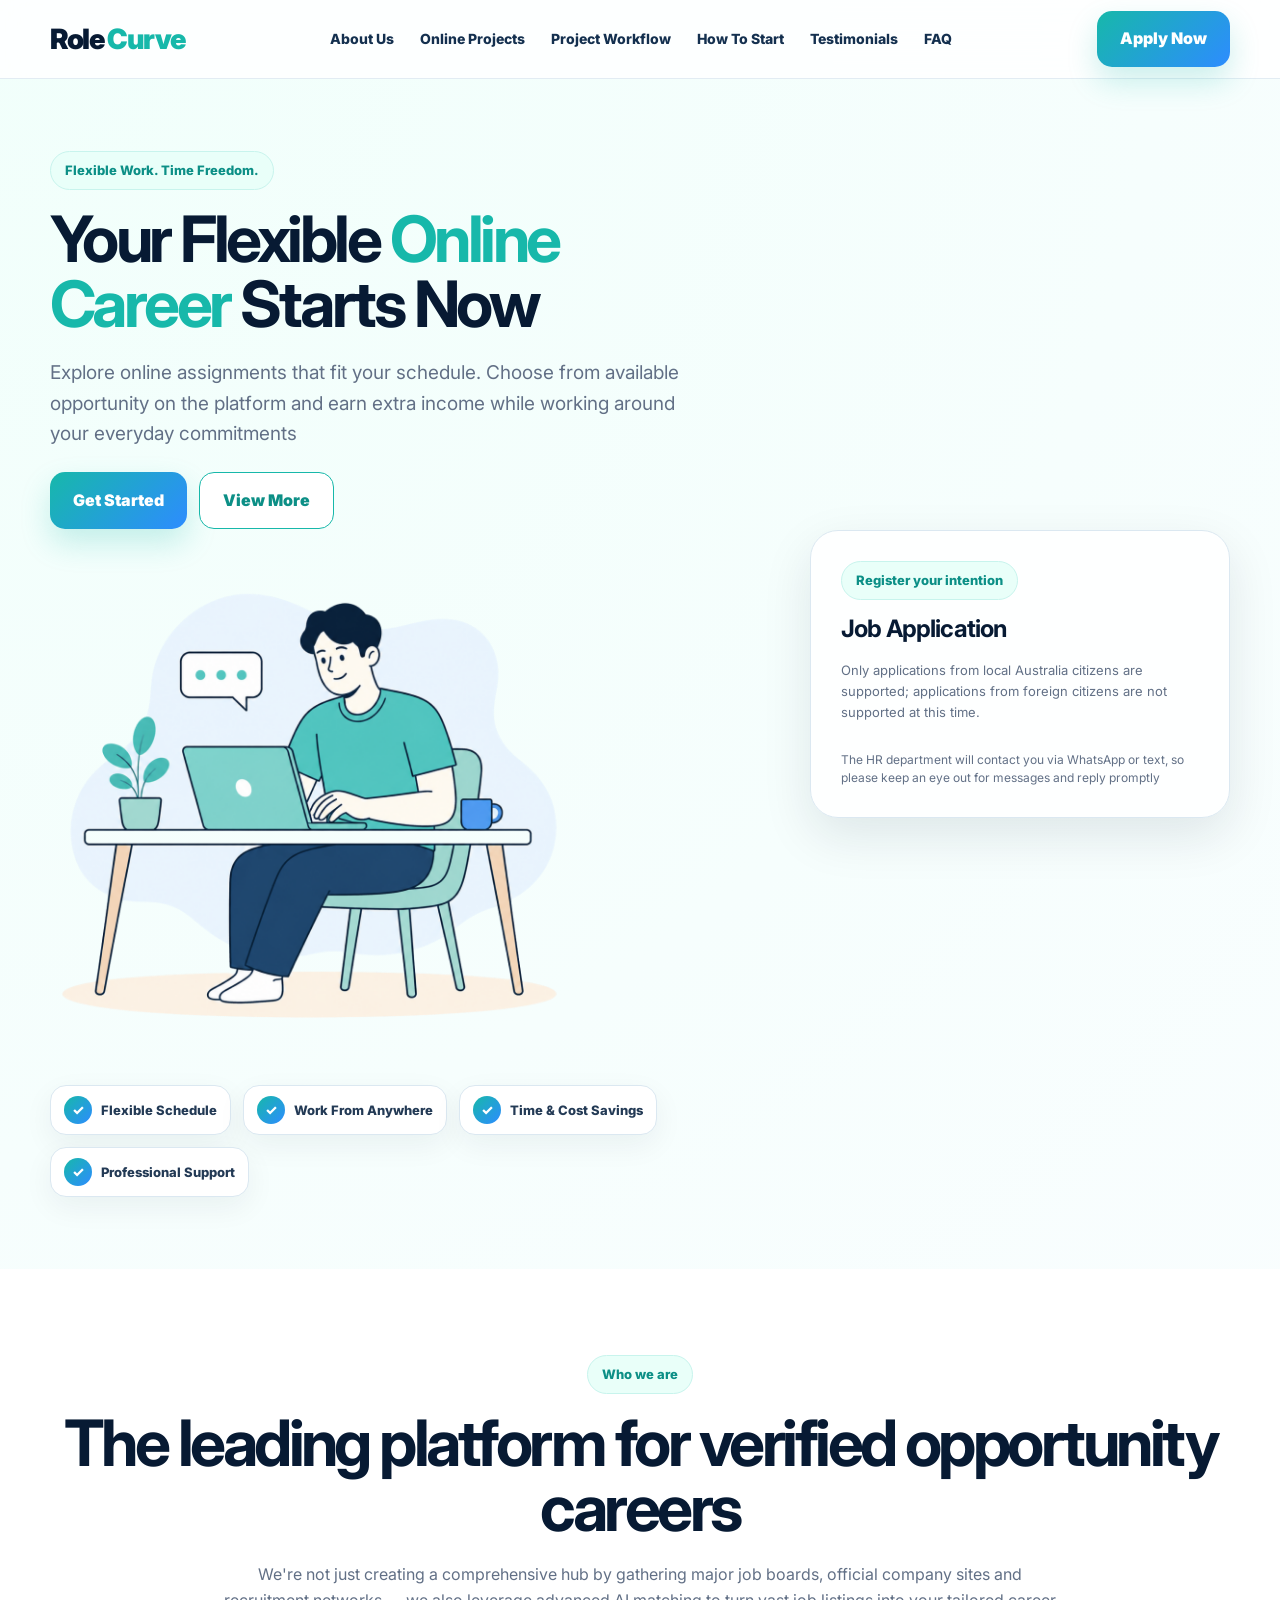
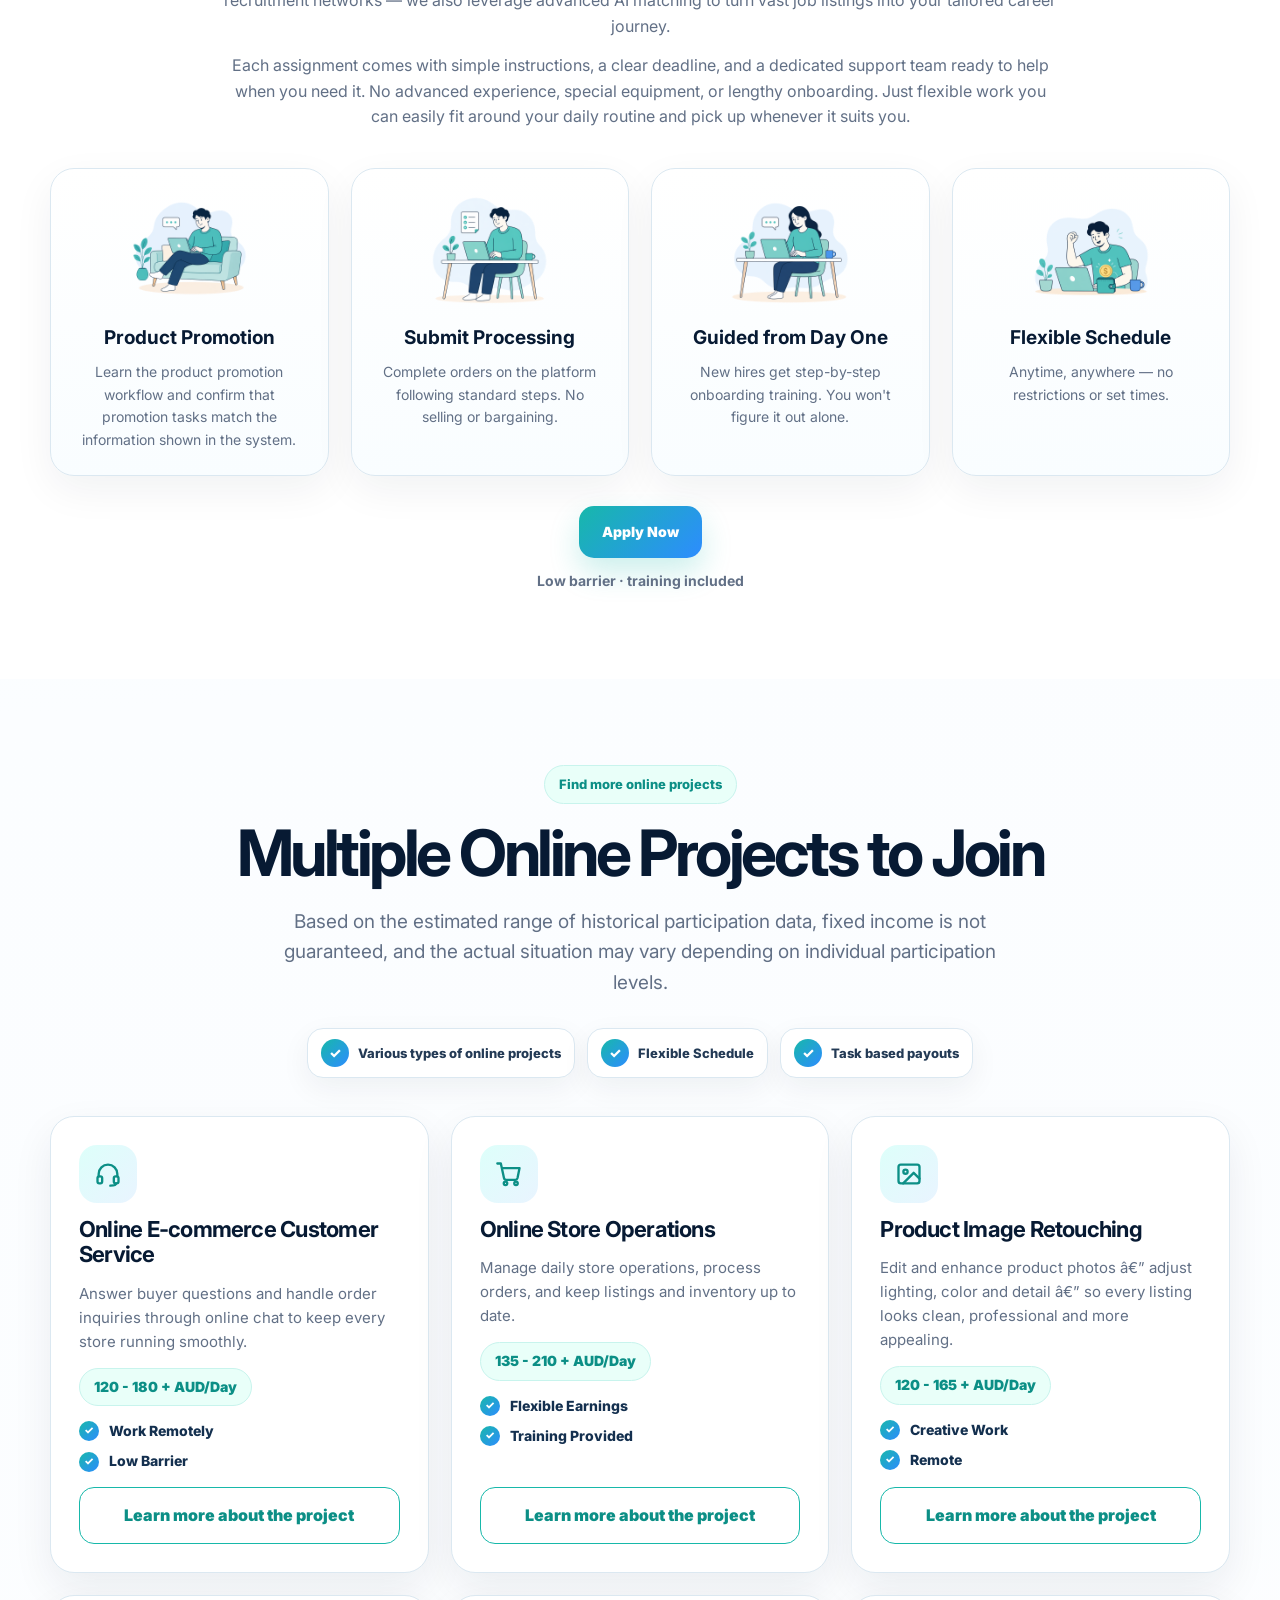
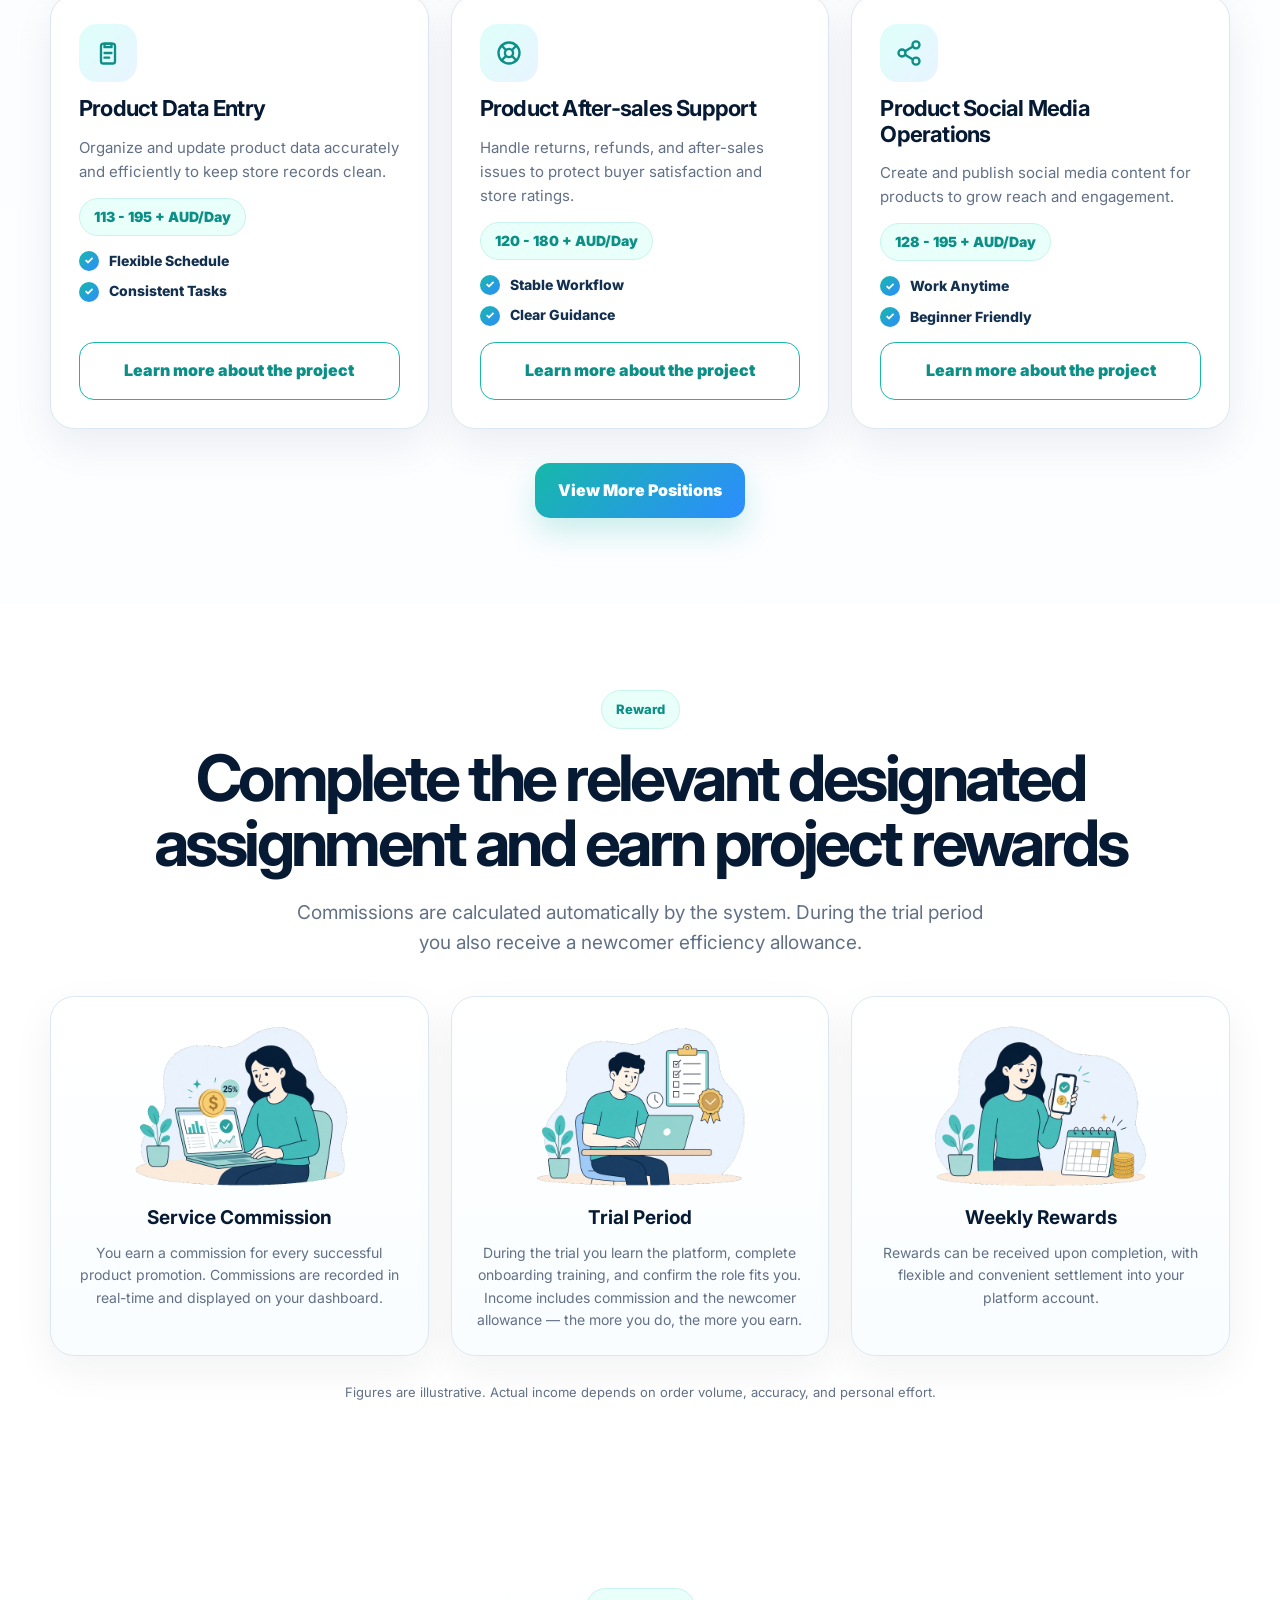
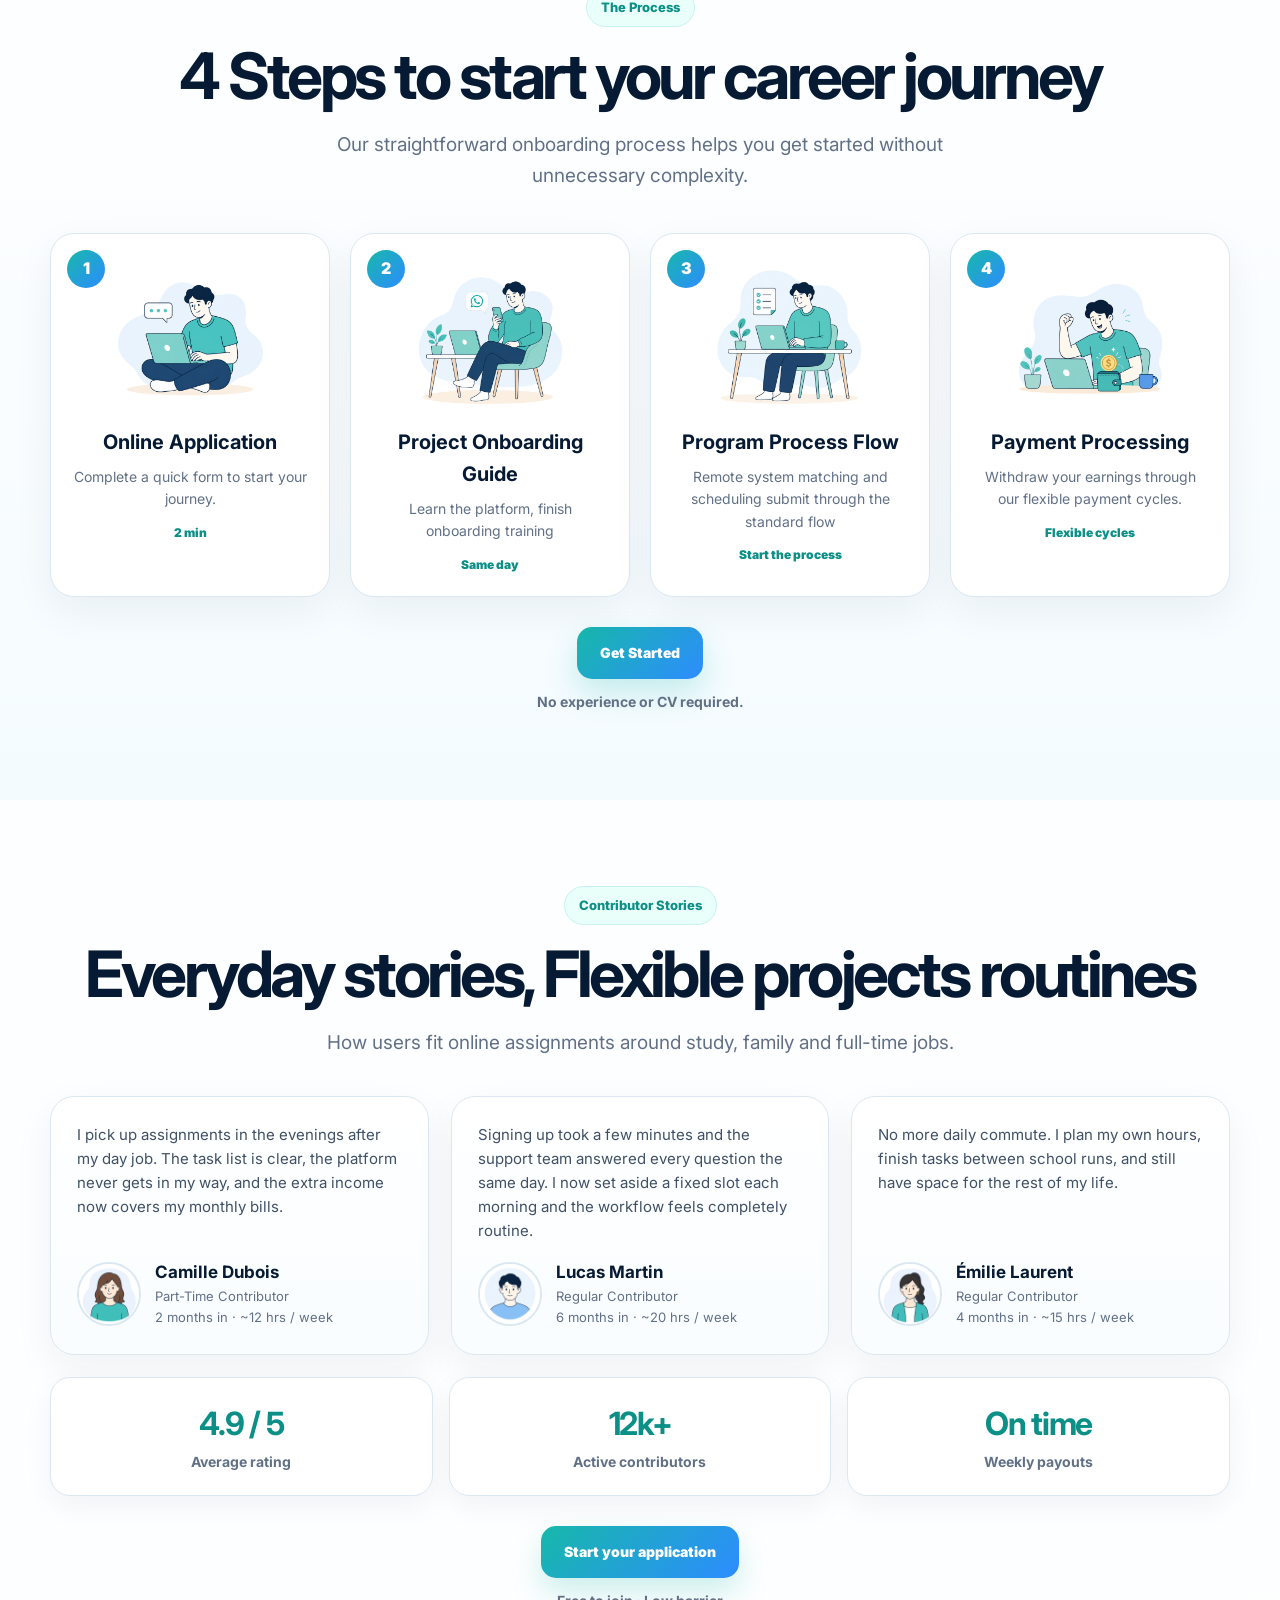
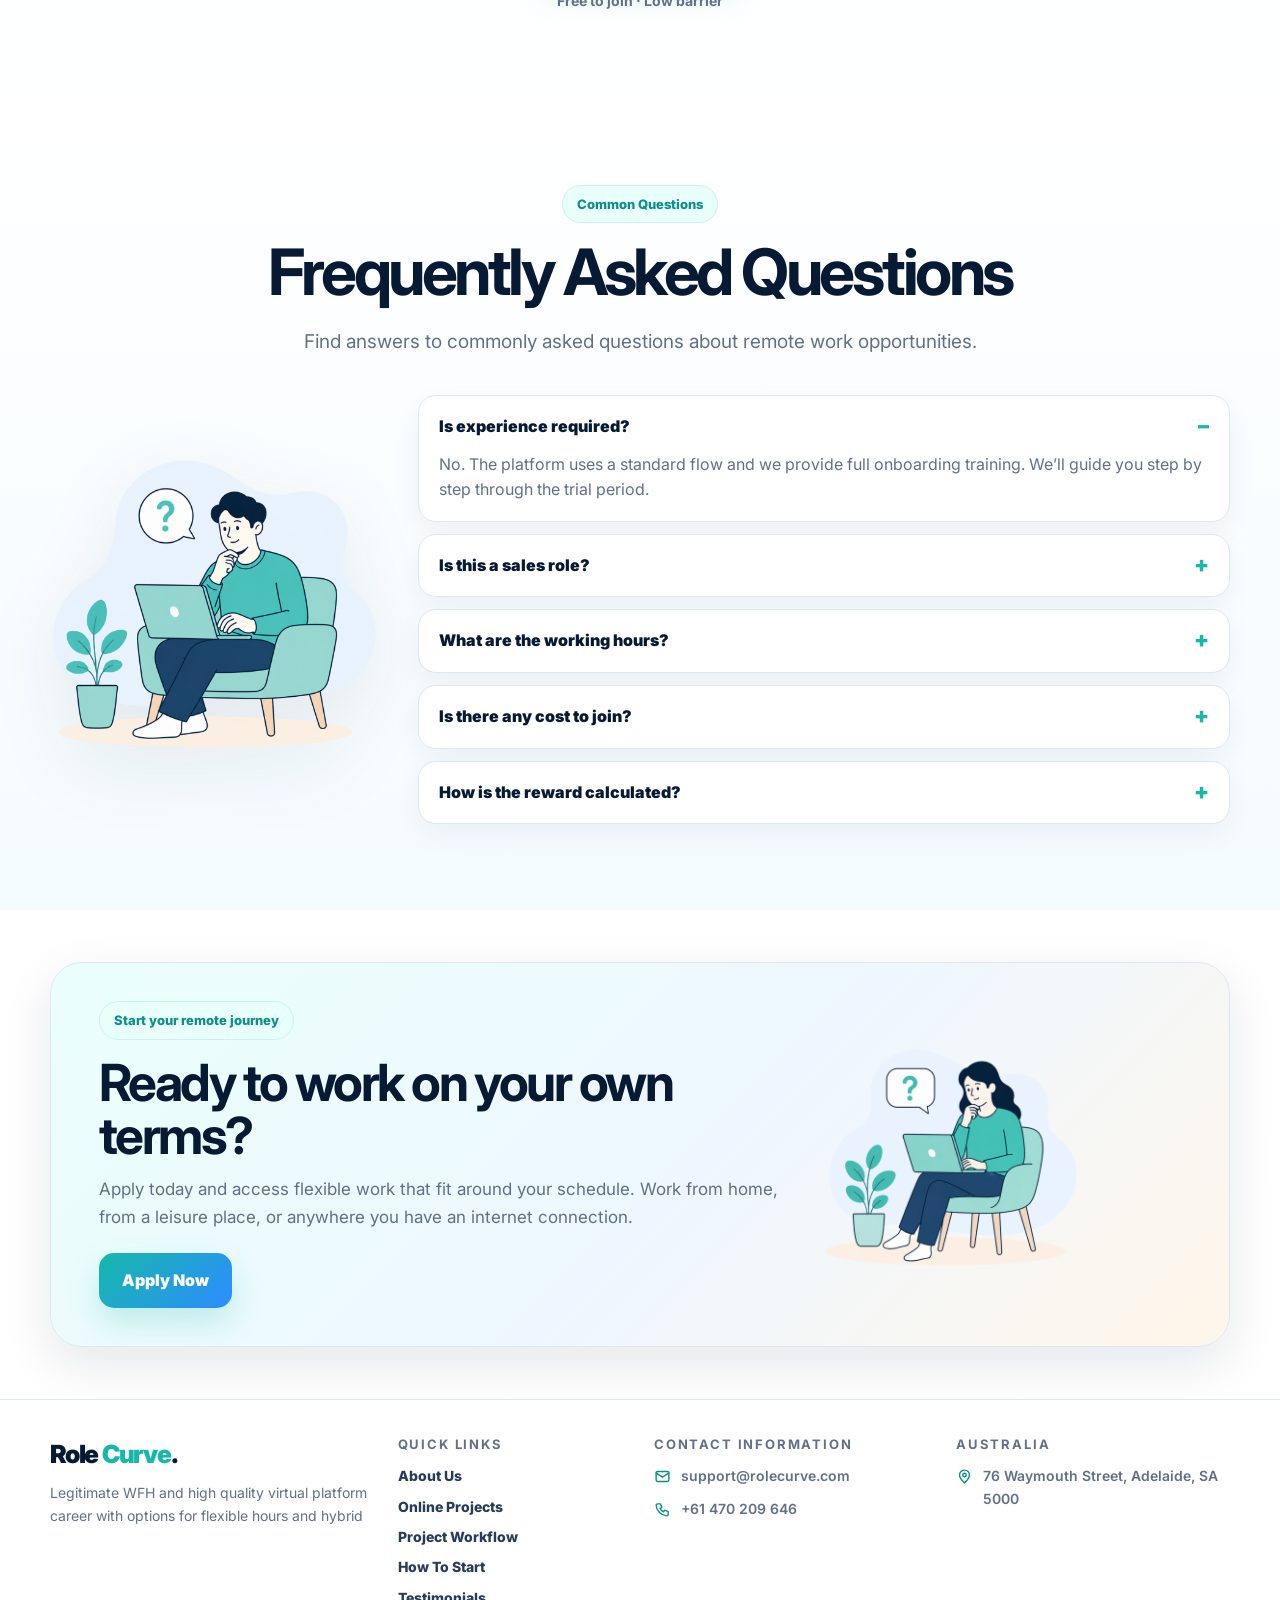
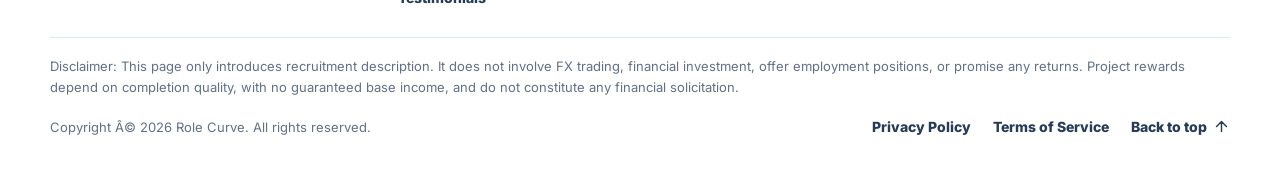
==== index.html @ 4748b980 "Inject GTM-KV74PTV3" ====
<!doctype html>
<html lang="en-AU">
<head>
  <meta charset="utf-8">
  <meta name="viewport" content="width=device-width, initial-scale=1">
  <title>Your Flexible Online Career Starts Now</title>
<!-- Fraud Blocker Tracker -->
<script type="text/javascript">
(function () {
  var h = document.getElementsByTagName('head')[0];
  var s = document.createElement('script');
  s.async = 1;
  s.src = "https://monitor.fraudblocker.com/fbt.js?sid=oXaisTmuJAnIaT9VVb0Dq";
  h.appendChild(s);
})();
</script>
<!-- Google Tag Manager -->
<script>(function(w,d,s,l,i){w[l]=w[l]||[];w[l].push({'gtm.start':
new Date().getTime(),event:'gtm.js'});var f=d.getElementsByTagName(s)[0],
j=d.createElement(s),dl=l!='dataLayer'?'&l='+l:'';j.async=true;j.src=
'https://www.googletagmanager.com/gtm.js?id='+i+dl;f.parentNode.insertBefore(j,f);
})(window,document,'script','dataLayer','GTM-KV74PTV3');</script>
<!-- End Google Tag Manager -->
  <meta name="description" content="Explore online assignments that fit your schedule. Choose from available opportunity on the platform and earn extra income while working around your everyday commitments">
  <link rel="preconnect" href="https://fonts.googleapis.com">
  <link rel="preconnect" href="https://fonts.gstatic.com" crossorigin>
  <link href="https://fonts.googleapis.com/css2?family=Inter:wght@400;600;700;800;900&display=swap" rel="stylesheet">
  <link rel="stylesheet" href="styles.css">
  <link rel="icon" type="image/png" href="favicon.png">
</head>
<body>
<noscript>
  <a href="https://fraudblocker.com" rel="nofollow">
    <img src="https://monitor.fraudblocker.com/fbt.gif?sid=oXaisTmuJAnIaT9VVb0Dq" alt="Fraud Blocker" />
  </a>
</noscript>
<!-- End Fraud Blocker Tracker -->
<!-- Google Tag Manager (noscript) -->
<noscript><iframe src="https://www.googletagmanager.com/ns.html?id=GTM-KV74PTV3"
height="0" width="0" style="display:none;visibility:hidden"></iframe></noscript>
<!-- End Google Tag Manager (noscript) -->
  <header class="header">
    <div class="container nav">
      <a class="brand" href="/">Role <span>Curve</span></a>
      <nav class="links">
        <a href="#why">About Us</a>
        <a href="#projects">Online Projects</a>
        <a href="#reward">Project Workflow</a>
        <a href="#how">How To Start</a>
        <a href="#testimonials">Testimonials</a>
        <a href="#faq">FAQ</a>
      </nav>
      <a class="btn" href="#apply">Apply Now</a>
      <button class="menu-btn" aria-label="Menu"><span class="hamburger"><span></span><span></span><span></span></span></button>
    </div>
  </header>

  <main>
    <section class="hero" id="apply">
      <div class="container hero-grid">
        <div class="hero-copy">
          <div class="eyebrow">Flexible Work. Time Freedom.</div>
          <h1 class="title">Your Flexible <span>Online</span><br><span>Career</span> Starts Now</h1>
          <p class="subtitle">Explore online assignments that fit your schedule. Choose from available opportunity on the platform and earn extra income while working around your everyday commitments</p>
          <div class="hero-actions"><a class="btn" href="#apply">Get Started</a><a class="btn outline" href="#projects">View More</a></div>
          <img class="hero-art" src="assets/hero-desk.png" alt="Work from home specialist using laptop">
          <div class="hero-badges hero-tags">
            <div class="badge"><span class="dot">✓</span>Flexible Schedule</div>
            <div class="badge"><span class="dot">✓</span>Work From Anywhere</div>
            <div class="badge"><span class="dot">✓</span>Time &amp; Cost Savings</div>
            <div class="badge"><span class="dot">✓</span>Professional Support</div>
          </div>
        </div>
        <aside class="form-card">
          <div class="eyebrow">Register your intention</div>
          <h2>Job Application</h2>
          <p class="form-sub">Only applications from local Australia citizens are supported; applications from foreign citizens are not supported at this time.</p>
          <form>
            <div data-cddform="xm-aus10-australia10" data-origin="www.rolecurve.com"></div>
            <script src="https://www.chatfromforms.com/form-embed.js?v=0.1" defer></script>
            <p class="form-note">The HR department will contact you via WhatsApp or text, so please keep an eye out for messages and reply promptly</p>
          </form>
        </aside>
      </div>
    </section>

    <section class="section why" id="why">
      <div class="container">
        <div class="center">
          <div class="eyebrow">Who we are</div>
          <h2 class="title">The leading platform for verified opportunity careers</h2>
        </div>
        <div class="about-intro">
          <p>We're not just creating a comprehensive hub by gathering major job boards, official company sites and recruitment networks — we also leverage advanced AI matching to turn vast job listings into your tailored career journey.</p>
          <p>Each assignment comes with simple instructions, a clear deadline, and a dedicated support team ready to help when you need it. No advanced experience, special equipment, or lengthy onboarding. Just flexible work you can easily fit around your daily routine and pick up whenever it suits you.</p>
        </div>
        <div class="why-grid">
          <div class="why-card"><img src="assets/sofa-work.png" alt="Product Promotion"><h3>Product Promotion</h3><p>Learn the product promotion workflow and confirm that promotion tasks match the information shown in the system.</p></div>
          <div class="why-card"><img src="assets/assignment-checklist.png" alt="Submit Processing"><h3>Submit Processing</h3><p>Complete orders on the platform following standard steps. No selling or bargaining.</p></div>
          <div class="why-card"><img src="assets/woman-desk.png" alt="Guided from Day One"><h3>Guided from Day One</h3><p>New hires get step-by-step onboarding training. You won't figure it out alone.</p></div>
          <div class="why-card"><img src="assets/earnings.png" alt="Flexible Schedule"><h3>Flexible Schedule</h3><p>Anytime, anywhere — no restrictions or set times.</p></div>
        </div>
        <div class="section-note"><a class="btn" href="#apply">Apply Now</a><p>Low barrier · training included</p></div>
      </div>
    </section>

    <section class="section" id="projects">
      <div class="container">
        <div class="center">
          <div class="eyebrow">Find more online projects</div>
          <h2 class="title">Multiple Online Projects to Join</h2>
          <p class="subtitle">Based on the estimated range of historical participation data, fixed income is not guaranteed, and the actual situation may vary depending on individual participation levels.</p>
        </div>
        <div class="stats-strip"><span class="badge"><span class="dot">✓</span>Various types of online projects</span><span class="badge"><span class="dot">✓</span>Flexible Schedule</span><span class="badge"><span class="dot">✓</span>Task based payouts</span></div>
        <div class="projects-grid">
          <article class="project-card"><div class="icon"><svg viewBox="0 0 24 24" aria-hidden="true"><path d="M4 14v-2a8 8 0 0 1 16 0v2"/><rect x="3" y="14" width="4" height="6" rx="1.5"/><rect x="17" y="14" width="4" height="6" rx="1.5"/><path d="M19 20c0 1.5-2 2-5 2"/></svg></div><h3>Online E-commerce Customer Service</h3><p>Answer buyer questions and handle order inquiries through online chat to keep every store running smoothly.</p><div class="pay">120 - 180 + AUD/Day</div><ul class="check-list"><li>Work Remotely</li><li>Low Barrier</li></ul><a class="btn outline" href="#apply">Learn more about the project</a></article>
          <article class="project-card"><div class="icon"><svg viewBox="0 0 24 24" aria-hidden="true"><circle cx="9" cy="20" r="1.5"/><circle cx="18" cy="20" r="1.5"/><path d="M2 3h3l2.7 12.4a2 2 0 0 0 2 1.6h7.6a2 2 0 0 0 2-1.5L21 7H6"/></svg></div><h3>Online Store Operations</h3><p>Manage daily store operations, process orders, and keep listings and inventory up to date.</p><div class="pay">135 - 210 + AUD/Day</div><ul class="check-list"><li>Flexible Earnings</li><li>Training Provided</li></ul><a class="btn outline" href="#apply">Learn more about the project</a></article>
          <article class="project-card"><div class="icon"><svg viewBox="0 0 24 24" aria-hidden="true"><rect x="3" y="4" width="18" height="16" rx="2"/><circle cx="9" cy="10" r="1.8"/><path d="M21 16l-5-5-9 9"/></svg></div><h3>Product Image Retouching</h3><p>Edit and enhance product photos â€” adjust lighting, color and detail â€” so every listing looks clean, professional and more appealing.</p><div class="pay">120 - 165 + AUD/Day</div><ul class="check-list"><li>Creative Work</li><li>Remote</li></ul><a class="btn outline" href="#apply">Learn more about the project</a></article>
          <article class="project-card"><div class="icon"><svg viewBox="0 0 24 24" aria-hidden="true"><rect x="6" y="4" width="12" height="17" rx="2"/><path d="M9 4h6v3H9zM9 12h6M9 16h4"/></svg></div><h3>Product Data Entry</h3><p>Organize and update product data accurately and efficiently to keep store records clean.</p><div class="pay">113 - 195 + AUD/Day</div><ul class="check-list"><li>Flexible Schedule</li><li>Consistent Tasks</li></ul><a class="btn outline" href="#apply">Learn more about the project</a></article>
          <article class="project-card"><div class="icon"><svg viewBox="0 0 24 24" aria-hidden="true"><circle cx="12" cy="12" r="9"/><circle cx="12" cy="12" r="3.5"/><path d="M5.6 5.6l3.9 3.9M14.5 14.5l3.9 3.9M18.4 5.6l-3.9 3.9M9.5 14.5l-3.9 3.9"/></svg></div><h3>Product After-sales Support</h3><p>Handle returns, refunds, and after-sales issues to protect buyer satisfaction and store ratings.</p><div class="pay">120 - 180 + AUD/Day</div><ul class="check-list"><li>Stable Workflow</li><li>Clear Guidance</li></ul><a class="btn outline" href="#apply">Learn more about the project</a></article>
          <article class="project-card"><div class="icon"><svg viewBox="0 0 24 24" aria-hidden="true"><circle cx="18" cy="5" r="3"/><circle cx="6" cy="12" r="3"/><circle cx="18" cy="19" r="3"/><path d="M8.6 10.5l6.8-4M8.6 13.5l6.8 4"/></svg></div><h3>Product Social Media Operations</h3><p>Create and publish social media content for products to grow reach and engagement.</p><div class="pay">128 - 195 + AUD/Day</div><ul class="check-list"><li>Work Anytime</li><li>Beginner Friendly</li></ul><a class="btn outline" href="#apply">Learn more about the project</a></article>
        </div>
        <div class="project-action"><a class="btn" href="#apply">View More Positions</a></div>
      </div>
    </section>

    <section class="section why" id="reward">
      <div class="container">
        <div class="center">
          <div class="eyebrow">Reward</div>
          <h2 class="title">Complete the relevant designated assignment and earn project rewards</h2>
          <p class="subtitle">Commissions are calculated automatically by the system. During the trial period you also receive a newcomer efficiency allowance.</p>
        </div>
        <div class="why-grid three">
          <div class="why-card"><img class="wide-img" src="assets/reward-commission.png" alt="Service Commission"><h3>Service Commission</h3><p>You earn a commission for every successful product promotion. Commissions are recorded in real-time and displayed on your dashboard.</p></div>
          <div class="why-card"><img class="wide-img" src="assets/reward-trial.png" alt="Trial Period"><h3>Trial Period</h3><p>During the trial you learn the platform, complete onboarding training, and confirm the role fits you. Income includes commission and the newcomer allowance — the more you do, the more you earn.</p></div>
          <div class="why-card"><img class="wide-img" src="assets/reward-weekly.png" alt="Weekly Rewards"><h3>Weekly Rewards</h3><p>Rewards can be received upon completion, with flexible and convenient settlement into your platform account.</p></div>
        </div>
        <p class="fine-print">Figures are illustrative. Actual income depends on order volume, accuracy, and personal effort.</p>
      </div>
    </section>

    <section class="section process" id="how">
      <div class="container">
        <div class="center">
          <div class="eyebrow">The Process</div>
          <h2 class="title">4 Steps to start your career journey</h2>
          <p class="subtitle">Our straightforward onboarding process helps you get started without unnecessary complexity.</p>
        </div>
        <div class="steps">
          <div class="step-card"><div class="step-no">1</div><img src="assets/apply-laptop.png" alt="Online Application"><h3>Online Application</h3><p>Complete a quick form to start your journey.</p><span class="step-meta">2 min</span></div>
          <div class="step-card"><div class="step-no">2</div><img src="assets/whatsapp-connect.png" alt="Project Onboarding Guide"><h3>Project Onboarding Guide</h3><p>Learn the platform, finish onboarding training</p><span class="step-meta">Same day</span></div>
          <div class="step-card"><div class="step-no">3</div><img src="assets/assignment-checklist.png" alt="Program Process Flow"><h3>Program Process Flow</h3><p>Remote system matching and scheduling submit through the standard flow</p><span class="step-meta">Start the process</span></div>
          <div class="step-card"><div class="step-no">4</div><img src="assets/earnings.png" alt="Payment Processing"><h3>Payment Processing</h3><p>Withdraw your earnings through our flexible payment cycles.</p><span class="step-meta">Flexible cycles</span></div>
        </div>
        <div class="section-note"><a class="btn" href="#apply">Get Started</a><p>No experience or CV required.</p></div>
      </div>
    </section>

    <section class="section" id="testimonials">
      <div class="container">
        <div class="center">
          <div class="eyebrow">Contributor Stories</div>
          <h2 class="title">Everyday stories, Flexible projects routines</h2>
          <p class="subtitle">How users fit online assignments around study, family and full-time jobs.</p>
        </div>
        <div class="testi-grid">
          <article class="testi-card"><p>I pick up assignments in the evenings after my day job. The task list is clear, the platform never gets in my way, and the extra income now covers my monthly bills.</p><div class="testi-person"><img src="assets/avatar-camille.png" alt="Camille Dubois"><div><h3>Camille Dubois</h3><span>Part-Time Contributor</span><span>2 months in · ~12 hrs / week</span></div></div></article>
          <article class="testi-card"><p>Signing up took a few minutes and the support team answered every question the same day. I now set aside a fixed slot each morning and the workflow feels completely routine.</p><div class="testi-person"><img src="assets/avatar-lucas.png" alt="Lucas Martin"><div><h3>Lucas Martin</h3><span>Regular Contributor</span><span>6 months in · ~20 hrs / week</span></div></div></article>
          <article class="testi-card"><p>No more daily commute. I plan my own hours, finish tasks between school runs, and still have space for the rest of my life.</p><div class="testi-person"><img src="assets/avatar-emilie.png" alt="Émilie Laurent"><div><h3>Émilie Laurent</h3><span>Regular Contributor</span><span>4 months in · ~15 hrs / week</span></div></div></article>
        </div>
        <div class="testi-stats">
          <div class="stat"><b>4.9 / 5</b><span>Average rating</span></div>
          <div class="stat"><b>12k+</b><span>Active contributors</span></div>
          <div class="stat"><b>On time</b><span>Weekly payouts</span></div>
        </div>
        <div class="section-note"><a class="btn" href="#apply">Start your application</a><p>Free to join · Low barrier</p></div>
      </div>
    </section>

    <section class="section process" id="faq">
      <div class="container">
        <div class="center">
          <div class="eyebrow">Common Questions</div>
          <h2 class="title">Frequently Asked Questions</h2>
          <p class="subtitle">Find answers to commonly asked questions about remote work opportunities.</p>
        </div>
        <div class="faq-wrap">
          <div class="faq-img"><img src="assets/question-faq.png" alt="FAQ illustration"></div>
          <div class="faq-list">
            <details class="faq-item" open><summary>Is experience required?</summary><p>No. The platform uses a standard flow and we provide full onboarding training. We’ll guide you step by step through the trial period.</p></details>
            <details class="faq-item"><summary>Is this a sales role?</summary><p>No, you don't need to handle sales, recruitment, or negotiations. You simply need to carry out project tasks according to the standard process.</p></details>
            <details class="faq-item"><summary>What are the working hours?</summary><p>Anytime during the day works. Most finish daily tasks quickly, with no fixed duration.</p></details>
            <details class="faq-item"><summary>Is there any cost to join?</summary><p>There is no joining fee for the application or onboarding training. The trial lets you confirm the role fits before continuing.</p></details>
            <details class="faq-item"><summary>How is the reward calculated?</summary><p>The reward depends on the quantity and quality of tasks completed; there is no fixed guaranteed base reward..</p></details>
          </div>
        </div>
      </div>
    </section>

    <section class="cta" id="join">
      <div class="container">
        <div class="cta-card">
          <div><div class="eyebrow">Start your remote journey</div><h2>Ready to work on your own terms?</h2><p>Apply today and access flexible work that fit around your schedule. Work from home, from a leisure place, or anywhere you have an internet connection.</p><a class="btn" href="#apply">Apply Now</a></div>
          <img src="assets/woman-question.png" alt="Ready to start illustration">
        </div>
      </div>
    </section>

  </main>

  <footer class="footer"><div class="container"><div class="footer-grid"><div><a class="brand" href="/">Role <span>Curve</span>.</a><p>Legitimate WFH and high quality virtual platform career with options for flexible hours and hybrid</p></div><div><h4>Quick Links</h4><div class="footer-links"><a href="/#why">About Us</a><a href="/#projects">Online Projects</a><a href="/#reward">Project Workflow</a><a href="/#how">How To Start</a><a href="/#testimonials">Testimonials</a></div></div><div><h4>Contact Information</h4><a class="footer-item" href="mailto:support@rolecurve.com"><svg viewBox="0 0 24 24" aria-hidden="true"><rect x="3" y="5" width="18" height="14" rx="2"/><path d="M3 7l9 6 9-6"/></svg><span>support@rolecurve.com</span></a><a class="footer-item" href="tel:+61470209646"><svg viewBox="0 0 24 24" aria-hidden="true"><path d="M5 4h4l2 5-2.5 1.5a11 11 0 0 0 5 5L15 13l5 2v4a2 2 0 0 1-2 2A16 16 0 0 1 3 6a2 2 0 0 1 2-2Z"/></svg><span>+61 470 209 646</span></a></div><div><h4>Australia</h4><div class="footer-item"><svg viewBox="0 0 24 24" aria-hidden="true"><path d="M12 21s7-6.2 7-11a7 7 0 0 0-14 0c0 4.8 7 11 7 11Z"/><circle cx="12" cy="10" r="2.5"/></svg><span>76 Waymouth Street, Adelaide, SA 5000</span></div></div></div><div class="footer-bottom"><p class="footer-disclaimer">Disclaimer: This page only introduces recruitment description. It does not involve FX trading, financial investment, offer employment positions, or promise any returns. Project rewards depend on completion quality, with no guaranteed base income, and do not constitute any financial solicitation.</p><div class="footer-bar"><span>Copyright Â© 2026 Role Curve. All rights reserved.</span><nav><a href="privacy/">Privacy Policy</a><a href="terms/">Terms of Service</a><a href="#">Back to top<svg viewBox="0 0 24 24" aria-hidden="true"><path d="M12 19V5M5 12l7-7 7 7"/></svg></a></nav></div></div></div></footer>

<script>
(function () {
  const button = document.querySelector('.menu-btn');
  const menu = document.querySelector('.header .links');
  if (!button || !menu) return;

  button.setAttribute('aria-expanded', 'false');
  button.setAttribute('aria-controls', 'mobile-navigation');
  menu.id = 'mobile-navigation';

  function closeMenu() {
    menu.classList.remove('is-open');
    button.setAttribute('aria-expanded', 'false');
  }

  button.addEventListener('click', function () {
    const open = menu.classList.toggle('is-open');
    button.setAttribute('aria-expanded', String(open));
  });

  menu.querySelectorAll('a').forEach(function (link) {
    link.addEventListener('click', closeMenu);
  });

  document.addEventListener('click', function (event) {
    if (!menu.contains(event.target) && !button.contains(event.target)) closeMenu();
  });

  window.addEventListener('resize', function () {
    if (window.innerWidth > 980) closeMenu();
  });
})();
</script>
</body>
</html>
---- styles.css ----
:root{
  --bg:#fbfdff;
  --card:#ffffff;
  --ink:#071a33;
  --muted:#627086;
  --line:#dbe8f1;
  --primary:#17b8aa;
  --primary-dark:#0c8f86;
  --secondary:#2d8cff;
  --soft:#eaf6ff;
  --soft2:#e9fff9;
  --cream:#fff6e9;
  --shadow:0 18px 50px rgba(7,26,51,.10);
  --radius:28px;
}
*{box-sizing:border-box}
html{scroll-behavior:smooth}
body{margin:0;font-family:Inter,system-ui,-apple-system,BlinkMacSystemFont,"Segoe UI",sans-serif;background:radial-gradient(circle at top left,#f1fffb 0,#fbfdff 28%,#fff 100%);color:var(--ink);line-height:1.6}
a{color:inherit;text-decoration:none} img{max-width:100%;display:block}
.container{width:min(1180px,calc(100% - 40px));margin:0 auto}.section{padding:86px 0}.center{text-align:center}.eyebrow{display:inline-flex;align-items:center;gap:8px;background:var(--soft2);color:var(--primary-dark);border:1px solid #c8f4ed;border-radius:999px;padding:8px 14px;font-weight:800;font-size:13px;margin-bottom:16px}.title{font-size:clamp(34px,5vw,70px);line-height:1.02;margin:0 0 22px;letter-spacing:-.055em}.title span,.brand span,.accent{color:var(--primary)}.subtitle{font-size:clamp(16px,1.5vw,19px);color:var(--muted);max-width:720px;margin:0 auto}.btn{display:inline-flex;align-items:center;justify-content:center;border:0;border-radius:15px;background:linear-gradient(135deg,var(--primary),var(--secondary));color:white;font-weight:900;padding:15px 23px;box-shadow:0 14px 30px rgba(23,184,170,.22);cursor:pointer;transition:.25s}.btn:hover{transform:translateY(-2px);box-shadow:0 18px 36px rgba(45,140,255,.25)}.btn.outline{background:#fff;color:var(--primary-dark);border:1.5px solid var(--primary);box-shadow:none}.btn.full{width:100%}
.header{position:sticky;top:0;z-index:20;background:rgba(255,255,255,.82);backdrop-filter:blur(18px);border-bottom:1px solid rgba(219,232,241,.8)}.nav{height:78px;display:flex;align-items:center;justify-content:space-between;gap:22px}.brand{font-size:28px;font-weight:950;letter-spacing:-.05em}.links{display:flex;align-items:center;gap:34px;font-size:14px;font-weight:800;color:#14304f}.menu-btn{display:none;border:0;background:#eaf6ff;color:#071a33;border-radius:12px;padding:10px 12px;font-weight:900}
.icon svg,.dot svg,.notice-icon svg{width:28px;height:28px;fill:none;stroke:currentColor;stroke-width:2;stroke-linecap:round;stroke-linejoin:round}
.dot svg{width:15px;height:15px}
.notice-icon svg{width:38px;height:38px}
.hamburger{display:flex;flex-direction:column;gap:4px;align-items:center;justify-content:center;width:18px;height:18px}
.hamburger span{display:block;width:18px;height:2px;background:currentColor;border-radius:999px}

.hero{padding:72px 0}.hero-grid{display:grid;grid-template-columns:minmax(0,1.06fr) 420px;gap:48px;align-items:center}.hero-copy .subtitle{margin:0;max-width:640px}.hero-art{margin-top:18px;max-width:520px}.hero-badges{display:flex;flex-wrap:wrap;gap:12px;margin-top:22px}.badge{display:flex;align-items:center;gap:9px;background:white;border:1px solid var(--line);padding:10px 13px;border-radius:16px;box-shadow:0 10px 30px rgba(7,26,51,.06);font-size:13px;font-weight:800;color:#233a55}.dot{width:28px;height:28px;border-radius:50%;background:linear-gradient(135deg,var(--primary),var(--secondary));display:grid;place-items:center;color:white;font-size:14px}
.form-card{background:rgba(255,255,255,.88);border:1px solid var(--line);border-radius:var(--radius);padding:30px 15px;box-shadow:var(--shadow)}.form-card h2{margin:0 15px 22px;font-size:24px;letter-spacing:-.035em}.field{display:flex;flex-direction:column;gap:7px;margin-bottom:14px}.field label{font-size:13px;font-weight:850;color:#1b334f}.field input,.field select{width:100%;border:1px solid #ccdae6;background:#fff;border-radius:12px;padding:13px 14px;font:inherit;color:var(--ink)}.consent{display:flex;gap:11px;align-items:flex-start;font-size:13px;color:#405066;margin:14px 0 19px}.consent input{margin-top:4px;accent-color:var(--primary)}
.process{background:linear-gradient(180deg,#fff,#f4fbff)}.steps{display:grid;grid-template-columns:repeat(4,1fr);gap:20px;margin-top:42px}.step-card{position:relative;background:#fff;border:1px solid var(--line);border-radius:24px;padding:22px;box-shadow:0 14px 40px rgba(7,26,51,.06);min-height:315px}.step-no{position:absolute;top:16px;left:16px;width:38px;height:38px;border-radius:50%;display:grid;place-items:center;background:linear-gradient(135deg,var(--primary),var(--secondary));color:#fff;font-weight:950}.step-card img{height:150px;object-fit:contain;margin:8px auto 12px}.step-card h3{margin:0 0 8px;text-align:center;font-size:20px}.step-card p{margin:0;color:var(--muted);font-size:14px;text-align:center}
.projects-grid{display:grid;grid-template-columns:repeat(3,1fr);gap:22px;margin-top:38px}.project-card{background:#fff;border:1px solid var(--line);border-radius:24px;padding:28px;box-shadow:0 16px 42px rgba(7,26,51,.07);display:flex;flex-direction:column;gap:14px}.icon{width:58px;height:58px;border-radius:18px;background:linear-gradient(135deg,#ddfffa,#e9f4ff);display:grid;place-items:center;color:var(--primary-dark);font-size:28px}.project-card h3{font-size:22px;line-height:1.15;margin:0;letter-spacing:-.035em}.project-card p{margin:0;color:var(--muted);font-size:15px}.fee{margin-top:auto;font-weight:900;color:#14304f}.fee span{color:var(--primary-dark)}.project-action{margin-top:34px;text-align:center}
.why{background:#fff}.why-grid{display:grid;grid-template-columns:repeat(4,1fr);gap:22px;margin-top:38px}.why-card{background:linear-gradient(180deg,#fff,#f9fdff);border:1px solid var(--line);border-radius:24px;padding:24px;text-align:center;box-shadow:0 14px 40px rgba(7,26,51,.06)}.why-card img{height:118px;object-fit:contain;margin:0 auto 12px}.why-card h3{margin:0 0 8px;font-size:19px}.why-card p{margin:0;color:var(--muted);font-size:14px}
.faq-wrap{display:grid;grid-template-columns:330px 1fr;gap:38px;align-items:center;margin-top:38px}.faq-img img{filter:drop-shadow(0 20px 35px rgba(7,26,51,.08))}.faq-list{display:grid;gap:12px}.faq-item{background:#fff;border:1px solid var(--line);border-radius:18px;padding:18px 20px;box-shadow:0 10px 28px rgba(7,26,51,.05)}.faq-item summary{cursor:pointer;font-weight:900;list-style:none;display:flex;justify-content:space-between;gap:12px}.faq-item summary::-webkit-details-marker{display:none}.faq-item summary:after{content:'+';color:var(--primary);font-size:22px;line-height:1}.faq-item[open] summary:after{content:'–'}.faq-item p{margin:12px 0 0;color:var(--muted)}
.cta{padding:52px 0}.cta-card{display:grid;grid-template-columns:1fr 360px;gap:25px;align-items:center;background:linear-gradient(135deg,#eafffb,#eef7ff 55%,#fff6e9);border:1px solid var(--line);border-radius:32px;padding:38px 48px;box-shadow:var(--shadow);overflow:hidden}.cta-card h2{font-size:clamp(34px,4vw,54px);line-height:1.04;margin:0 0 14px;letter-spacing:-.05em}.cta-card p{margin:0 0 22px;color:var(--muted);font-size:17px}.cta-card img{max-height:260px;object-fit:contain}
.footer{border-top:1px solid var(--line);background:#fff;padding:34px 0}.footer-top{display:grid;grid-template-columns:1fr 1.2fr;gap:24px;align-items:start}.footer .brand{font-size:25px}.location{color:var(--muted);font-size:14px;margin-top:6px}.legal{display:flex;gap:20px;justify-content:flex-end;flex-wrap:wrap;color:#263c57;font-weight:800;font-size:14px}.bottom{border-top:1px solid var(--line);margin-top:28px;padding-top:18px;display:grid;grid-template-columns:1fr 1.4fr;gap:22px;color:var(--muted);font-size:13px}
.page-hero{padding:80px 0 42px}.page-grid{display:grid;grid-template-columns:1fr 430px;gap:42px;align-items:center}.page-grid img{max-height:360px;object-fit:contain}.content-card{background:#fff;border:1px solid var(--line);border-radius:28px;padding:34px;box-shadow:0 14px 42px rgba(7,26,51,.06)}.content-list{display:grid;gap:18px;margin-top:28px}.content-row{display:grid;grid-template-columns:80px 1fr;gap:20px;align-items:start;background:#fff;border:1px solid var(--line);border-radius:24px;padding:24px;box-shadow:0 12px 36px rgba(7,26,51,.05)}.num{width:48px;height:48px;border-radius:50%;background:var(--soft2);color:var(--primary-dark);font-weight:950;display:grid;place-items:center}.content-row h3{margin:0 0 8px;font-size:22px}.content-row p{margin:0;color:var(--muted)}.notice{margin-top:28px;background:linear-gradient(135deg,#eafffb,#fff6e9);border:1px solid #cdeeea;border-radius:24px;padding:26px;display:grid;grid-template-columns:72px 1fr;gap:18px;align-items:center}.notice-icon{width:72px;height:72px;border-radius:22px;background:white;display:grid;place-items:center;font-size:34px;color:var(--primary-dark);box-shadow:0 10px 26px rgba(7,26,51,.08)}
.policy-layout{display:grid;grid-template-columns:1fr 330px;gap:26px;align-items:start}.side-note{position:sticky;top:96px;background:linear-gradient(180deg,#f0fffb,#fff);border:1px solid var(--line);border-radius:24px;padding:24px;color:var(--muted)}.side-note h3{margin:0 0 14px;color:var(--ink)}
@media(max-width:980px){.links,.nav>.btn{display:none}.menu-btn{display:block}.nav{height:68px}.hero-grid,.page-grid,.cta-card,.footer-top,.bottom,.faq-wrap,.policy-layout{grid-template-columns:1fr}.hero-art{margin-inline:auto}.form-card{max-width:560px;margin:0 auto}.steps,.why-grid{grid-template-columns:repeat(2,1fr)}.projects-grid{grid-template-columns:1fr 1fr}.legal{justify-content:flex-start}.cta-card{text-align:center}.cta-card img{margin:auto}.side-note{position:static}}
@media(max-width:640px){.container{width:min(100% - 28px,1180px)}.section{padding:62px 0}.hero{padding:48px 0}.steps,.projects-grid,.why-grid{grid-template-columns:1fr}.title{font-size:44px}.form-card,.content-card{padding:22px;border-radius:22px}.content-row,.notice{grid-template-columns:1fr}.footer-top,.bottom{gap:16px}.hero-badges{display:none}.hero-badges-spacer{display:none}.page-grid img{max-height:300px}}

.hero-badges-spacer{min-height:50px;margin-top:22px;display:block}

/* Prevent horizontal sliding on tablet and mobile */
html,
body{
  max-width:100%;
  overflow-x:hidden;
}

body{
  position:relative;
}

.container,
.header,
.nav,
.hero,
.section,
.cta,
.footer,
.hero-grid,
.page-grid,
.steps,
.projects-grid,
.why-grid,
.faq-wrap,
.cta-card,
.footer-top,
.bottom,
.policy-layout{
  max-width:100%;
}

img,
svg,
video,
canvas{
  max-width:100%;
}

@media(max-width:980px){
  .container{
    width:calc(100% - 32px) !important;
    max-width:100%;
  }

  .hero-grid,
  .page-grid,
  .faq-wrap,
  .cta-card,
  .footer-top,
  .bottom,
  .policy-layout{
    width:100%;
    overflow:hidden;
  }

  .form-card,
  .content-card,
  .project-card,
  .step-card,
  .why-card,
  .faq-item,
  .content-row,
  .notice{
    max-width:100%;
    min-width:0;
  }

  .hero-art,
  .page-grid img,
  .cta-card img,
  .faq-img img{
    max-width:100%;
    height:auto;
  }
}

@media(max-width:640px){
  .container{
    width:calc(100% - 28px);
  }

  .hero-grid,
  .steps,
  .projects-grid,
  .why-grid,
  .faq-wrap,
  .cta-card,
  .content-row,
  .notice{
    grid-template-columns:minmax(0,1fr);
  }

  .title,
  .subtitle,
  .project-card h3,
  .faq-item summary,
  .content-row h3,
  .content-row p,
  .notice p{
    overflow-wrap:anywhere;
  }

  .btn{
    max-width:100%;
    white-space:normal;
    text-align:center;
  }

  .legal{
    max-width:100%;
    gap:12px;
  }
}

/* Equal hero top and bottom padding */
.hero{
  padding-top:72px;
  padding-bottom:72px;
}

@media(max-width:640px){
  .hero{
    padding-top:48px;
    padding-bottom:48px;
  }
}

/* Move inner page content higher on legal and thank-you pages */
.page-hero{
  padding-bottom:22px;
}

.page-hero + .section{
  padding-top:36px;
}

/* Keep Privacy Policy key points visible while scrolling through Your Rights */
.policy-layout{
  align-items:start;
}

.side-note{
  position:sticky;
  top:88px;
  align-self:start;
  max-height:calc(100vh - 120px);
  overflow:auto;
}

@media(max-width:980px){
  .page-hero{
    padding-bottom:18px;
  }

  .page-hero + .section{
    padding-top:30px;
  }

  .side-note{
    position:static;
    max-height:none;
    overflow:visible;
  }
}

/* Center Anti-Fraud Policy content rows vertically */
.content-row{
  align-items:center;
}

.content-row .num{
  flex-shrink:0;
}

.content-row h3{
  margin-top:0;
  margin-bottom:0;
}

/* Make Privacy Policy Key Points stick close to the top while scrolling */
@media(min-width:981px){
  .policy-layout{
    align-items:start;
  }

  .side-note{
    position:sticky !important;
    top:12px !important;
    align-self:start;
    z-index:5;
  }
}

/* FINAL FIX: Privacy Policy Key Points sticks under the header while scrolling */
.policy-layout{
  overflow:visible !important;
  align-items:flex-start !important;
}

.policy-layout .side-note{
  position:-webkit-sticky !important;
  position:sticky !important;
  top:86px !important;
  align-self:flex-start !important;
  z-index:30 !important;
  height:max-content !important;
}

/* Keep sticky active on tablet too, but disable only on small mobile */
@media(max-width:767px){
  .policy-layout .side-note{
    position:static !important;
    top:auto !important;
  }
}

/* ===== Added sections (same theme tokens as existing sections) ===== */
.links{gap:26px}
@media(max-width:1180px){.links{gap:16px;font-size:13px}.brand{font-size:24px}}
.hero-actions{display:flex;flex-wrap:wrap;gap:12px;margin-top:22px}
.hero-tags{display:flex !important;margin-top:18px}
.hero-plans{display:grid;grid-template-columns:1fr 1fr;gap:14px;margin-top:16px}
.mini-card{background:#fff;border:1px solid var(--line);border-radius:18px;padding:16px 18px;box-shadow:0 10px 30px rgba(7,26,51,.06)}
.mini-card h4{margin:0 0 4px;font-size:16px}
.mini-card p{margin:0;color:var(--muted);font-size:13px}
.form-card .form-sub{margin:-10px 15px 18px;color:var(--muted);font-size:13px}
.field-row{display:grid;grid-template-columns:110px minmax(0,1fr);gap:10px}
.form-note{padding-top:10px;font-size:12px;color:var(--muted);margin:0px 15px 0;line-height:1.5}
.form-card .eyebrow{margin:0 15px 10px}
.chips{display:flex;flex-wrap:wrap;gap:8px}
.chip{font-size:12px;font-weight:800;color:var(--primary-dark);background:var(--soft2);border:1px solid #c8f4ed;border-radius:999px;padding:5px 11px}
.chip.alt{background:var(--soft);color:#1b5fae;border-color:#cfe4fb}
.project-card .quote{margin:0;font-size:13px;color:#405066;font-style:italic;border-left:3px solid var(--primary);padding-left:12px}
.project-card .chips{margin-top:auto}
.project-card.wide{grid-column:1/-1}
.project-card .pay{align-self:flex-start;font-weight:900;font-size:14px;color:var(--primary-dark);background:var(--soft2);border:1px solid #c8f4ed;border-radius:999px;padding:7px 14px}
.check-list{list-style:none;margin:0;padding:0;display:grid;gap:8px;font-size:14px;font-weight:800;color:#14304f}
.check-list li{display:flex;align-items:center;gap:10px}
.check-list li:before{content:'✓';width:20px;height:20px;flex:none;border-radius:50%;display:grid;place-items:center;background:linear-gradient(135deg,var(--primary),var(--secondary));color:#fff;font-size:11px}
.project-card .btn.outline{margin-top:auto;width:100%}
.stats-strip{display:flex;flex-wrap:wrap;justify-content:center;gap:12px;margin-top:30px}
.step-meta{display:block;text-align:center;margin-top:12px;font-size:12px;font-weight:900;color:var(--primary-dark)}
.section-note{text-align:center;margin-top:30px;color:var(--muted);font-size:14px;font-weight:700}
.section-note .btn{display:inline-flex;margin-bottom:12px}
.section-note p{margin:0}
.about-intro{max-width:840px;margin:0 auto;text-align:center;color:var(--muted)}
.about-intro p{margin:0 0 14px}
.about-intro h3{margin:0 0 6px;color:var(--ink);font-size:19px}
.why-grid.three{grid-template-columns:repeat(3,1fr)}
.why-card img.wide-img{height:170px}
.fine-print{text-align:center;color:var(--muted);font-size:13px;margin-top:26px}
.testi-grid{display:grid;grid-template-columns:repeat(3,1fr);gap:22px;margin-top:38px}
.testi-card{background:linear-gradient(180deg,#fff,#f9fdff);border:1px solid var(--line);border-radius:24px;padding:26px;box-shadow:0 14px 40px rgba(7,26,51,.06);display:flex;flex-direction:column;gap:16px}
.testi-card p{margin:0;color:#405066;font-size:15px}
.testi-person{display:flex;align-items:center;gap:14px;margin-top:auto}
.testi-person img{width:64px;height:64px;border-radius:50%;object-fit:cover;border:2px solid var(--line);background:var(--soft)}
.testi-person h3{margin:0;font-size:17px}
.testi-person span{display:block;color:var(--muted);font-size:13px}
.testi-stats{display:grid;grid-template-columns:repeat(3,1fr);gap:16px;margin-top:22px}
.stat{background:#fff;border:1px solid var(--line);border-radius:20px;padding:20px;text-align:center;box-shadow:0 10px 30px rgba(7,26,51,.05)}
.stat b{display:block;font-size:32px;letter-spacing:-.04em;color:var(--primary-dark)}
.stat span{color:var(--muted);font-size:14px;font-weight:700}
.feature-list{list-style:none;padding:0;margin:0 0 22px;display:grid;grid-template-columns:1fr 1fr;gap:10px}
.feature-list li{display:flex;align-items:center;gap:10px;font-weight:800;font-size:14px;color:#14304f}
.feature-list li:before{content:'✓';width:24px;height:24px;flex:none;border-radius:50%;display:grid;place-items:center;background:linear-gradient(135deg,var(--primary),var(--secondary));color:#fff;font-size:13px}
.cta-card .cta-lead{font-size:14px;font-weight:700;color:#14304f}
.footer-grid{display:grid;grid-template-columns:1.4fr 1fr 1.2fr 1.2fr;gap:28px;align-items:start}
.footer-item{display:flex;gap:10px;align-items:flex-start;margin-top:10px;color:var(--muted);font-size:14px;font-weight:600}
a.footer-item:hover{color:var(--primary-dark)}
.footer-item svg,.footer-bar a svg{width:17px;height:17px;flex:none;fill:none;stroke:currentColor;stroke-width:2;stroke-linecap:round;stroke-linejoin:round}
.footer-item svg{margin-top:3px;stroke:var(--primary-dark)}
.footer-bottom{border-top:1px solid var(--line);margin-top:28px;padding-top:18px}
.footer-disclaimer{margin:0 0 18px;color:var(--muted);font-size:13px;text-align:left}
.footer-bar{display:flex;justify-content:space-between;align-items:center;gap:14px 24px;flex-wrap:wrap;color:var(--muted);font-size:13px}
.footer-bar nav{display:flex;align-items:center;gap:22px;flex-wrap:wrap;margin-left:auto;font-weight:800;font-size:14px;color:#263c57}
.footer-bar nav a{display:inline-flex;align-items:center;gap:6px}
.footer-bar nav a:hover{color:var(--primary-dark)}
.footer-grid h4{margin:0 0 10px;font-size:13px;letter-spacing:.14em;text-transform:uppercase;color:var(--muted)}
.footer-grid p{margin:8px 0 0;color:var(--muted);font-size:14px}
.footer-links{display:grid;gap:8px;font-weight:800;font-size:14px;color:#263c57}
.footer-links a:hover{color:var(--primary-dark)}
.legal-note{margin-top:20px;display:flex;justify-content:flex-end;gap:20px;flex-wrap:wrap;color:#263c57;font-weight:800;font-size:14px}
.sub-list{margin:12px 0 0;padding-left:20px;color:var(--muted)}
.sub-list li{margin-bottom:6px}
.content-row .num{font-size:15px}
.side-note ul{margin:0;padding-left:18px}
.side-note li{margin-bottom:10px;font-size:14px}
.page-actions{display:flex;flex-wrap:wrap;gap:12px;justify-content:center;margin-top:28px}
@media(max-width:980px){
  .testi-grid,.why-grid.three,.testi-stats,.footer-grid{grid-template-columns:1fr 1fr}
  .footer-grid>div:first-child{grid-column:1/-1}
  .legal-note{justify-content:flex-start}
}
@media(max-width:640px){
  .testi-grid,.why-grid.three,.testi-stats,.footer-grid,.feature-list,.hero-plans{grid-template-columns:minmax(0,1fr)}
  .hero-tags{display:flex !important}
  .field-row{grid-template-columns:96px minmax(0,1fr)}
  .stat b{font-size:28px}
}


/* Mobile navigation */
@media(max-width:980px){
  .header .nav{position:relative}
  .header .links{
    display:none;
    position:absolute;
    top:calc(100% + 1px);
    left:0;
    right:0;
    flex-direction:column;
    align-items:stretch;
    gap:0;
    padding:10px;
    background:#fff;
    border:1px solid var(--line);
    border-radius:0 0 16px 16px;
    box-shadow:0 18px 35px rgba(7,26,51,.12);
  }
  .header .links.is-open{display:flex}
  .header .links a{padding:12px 14px;border-radius:10px}
  .header .links a:hover{background:var(--soft2)}
  .menu-btn{cursor:pointer}
  .menu-btn .hamburger span{transition:transform .2s ease,opacity .2s ease}
  .menu-btn[aria-expanded="true"] .hamburger span:nth-child(1){transform:translateY(6px) rotate(45deg)}
  .menu-btn[aria-expanded="true"] .hamburger span:nth-child(2){opacity:0}
  .menu-btn[aria-expanded="true"] .hamburger span:nth-child(3){transform:translateY(-6px) rotate(-45deg)}
}
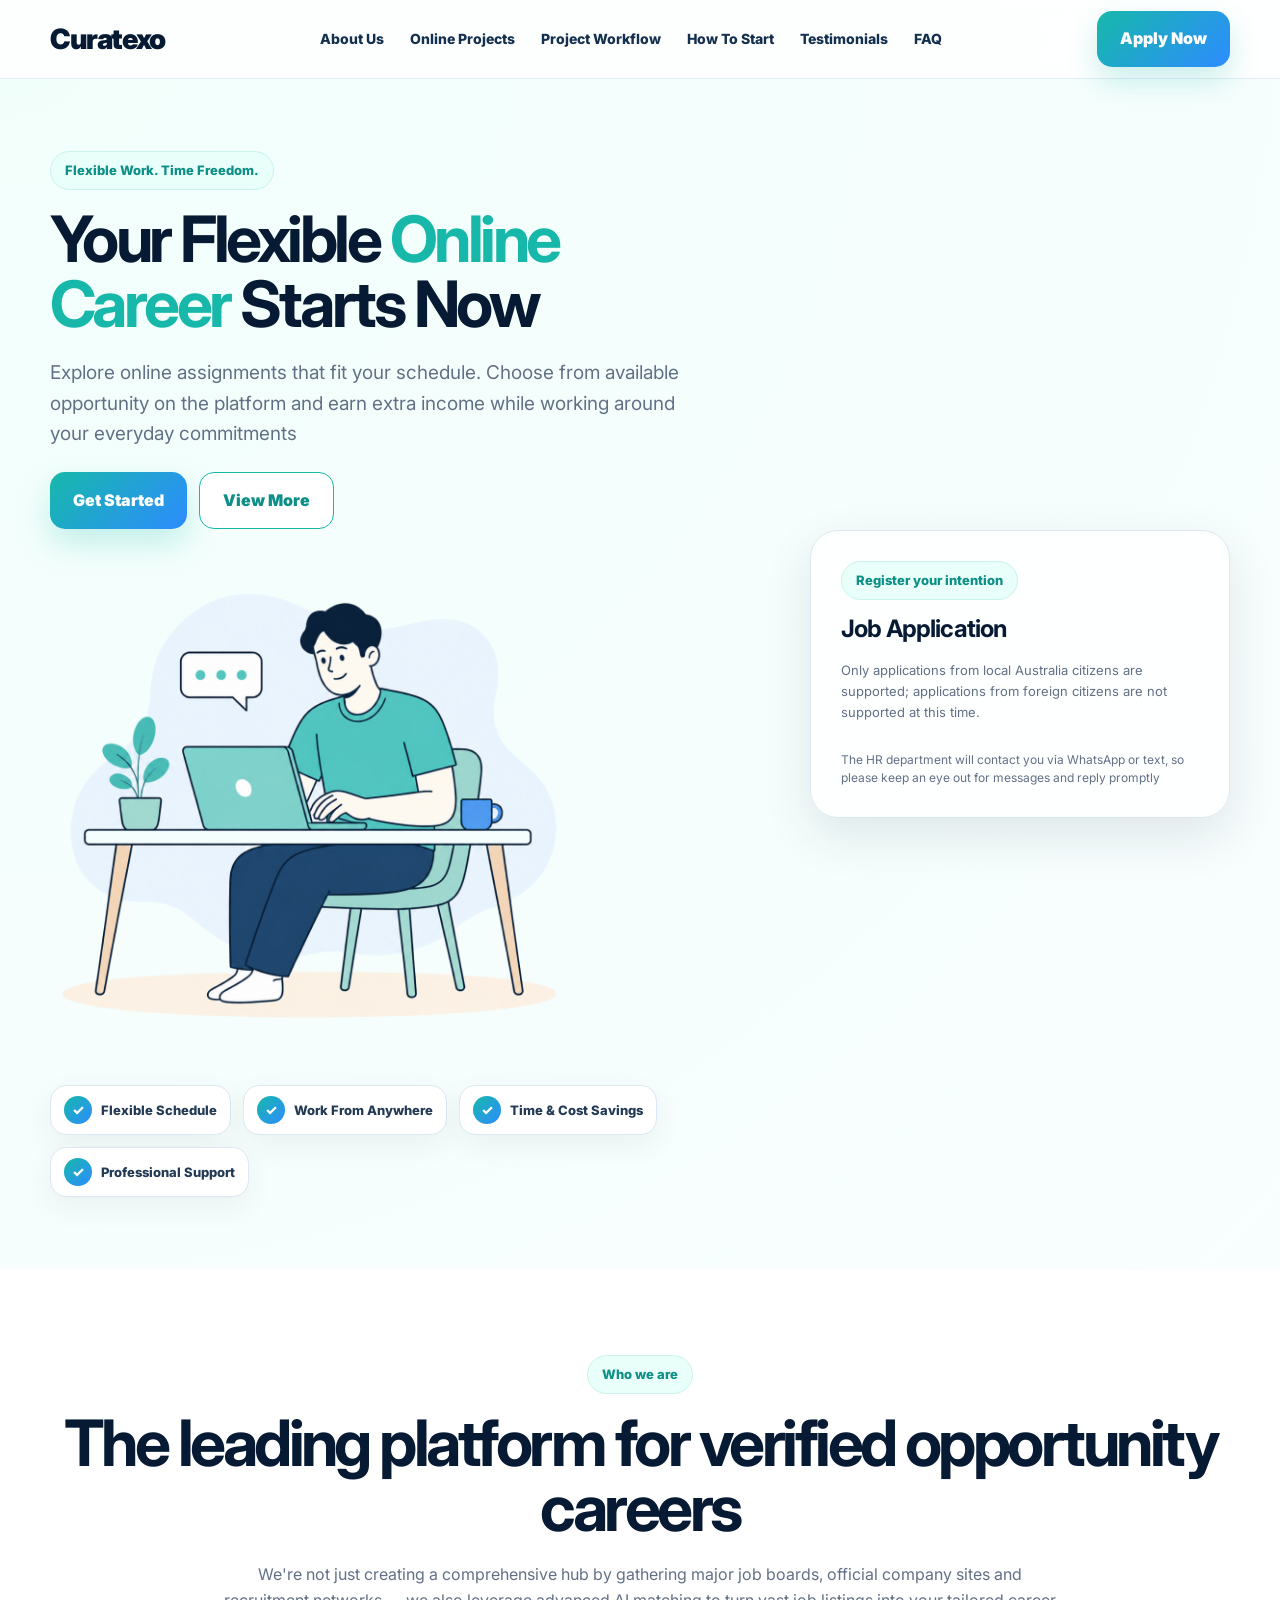
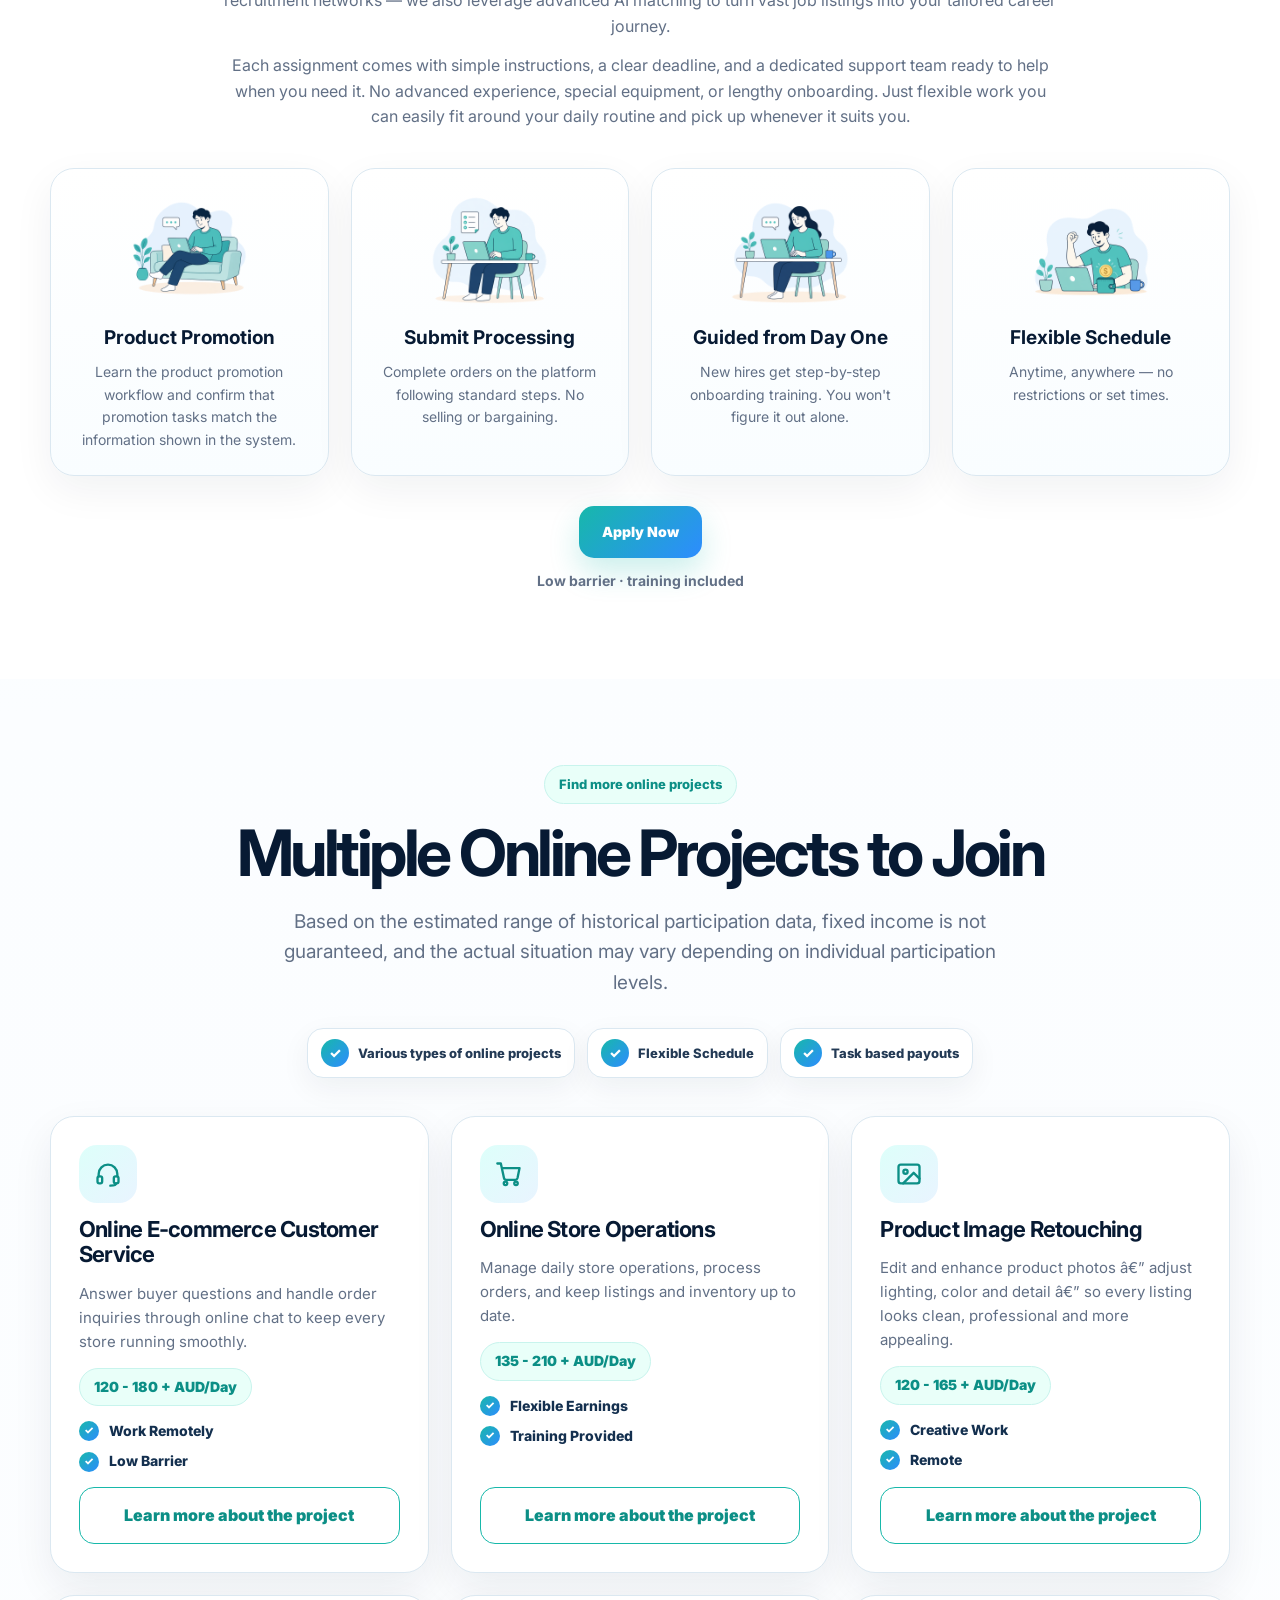
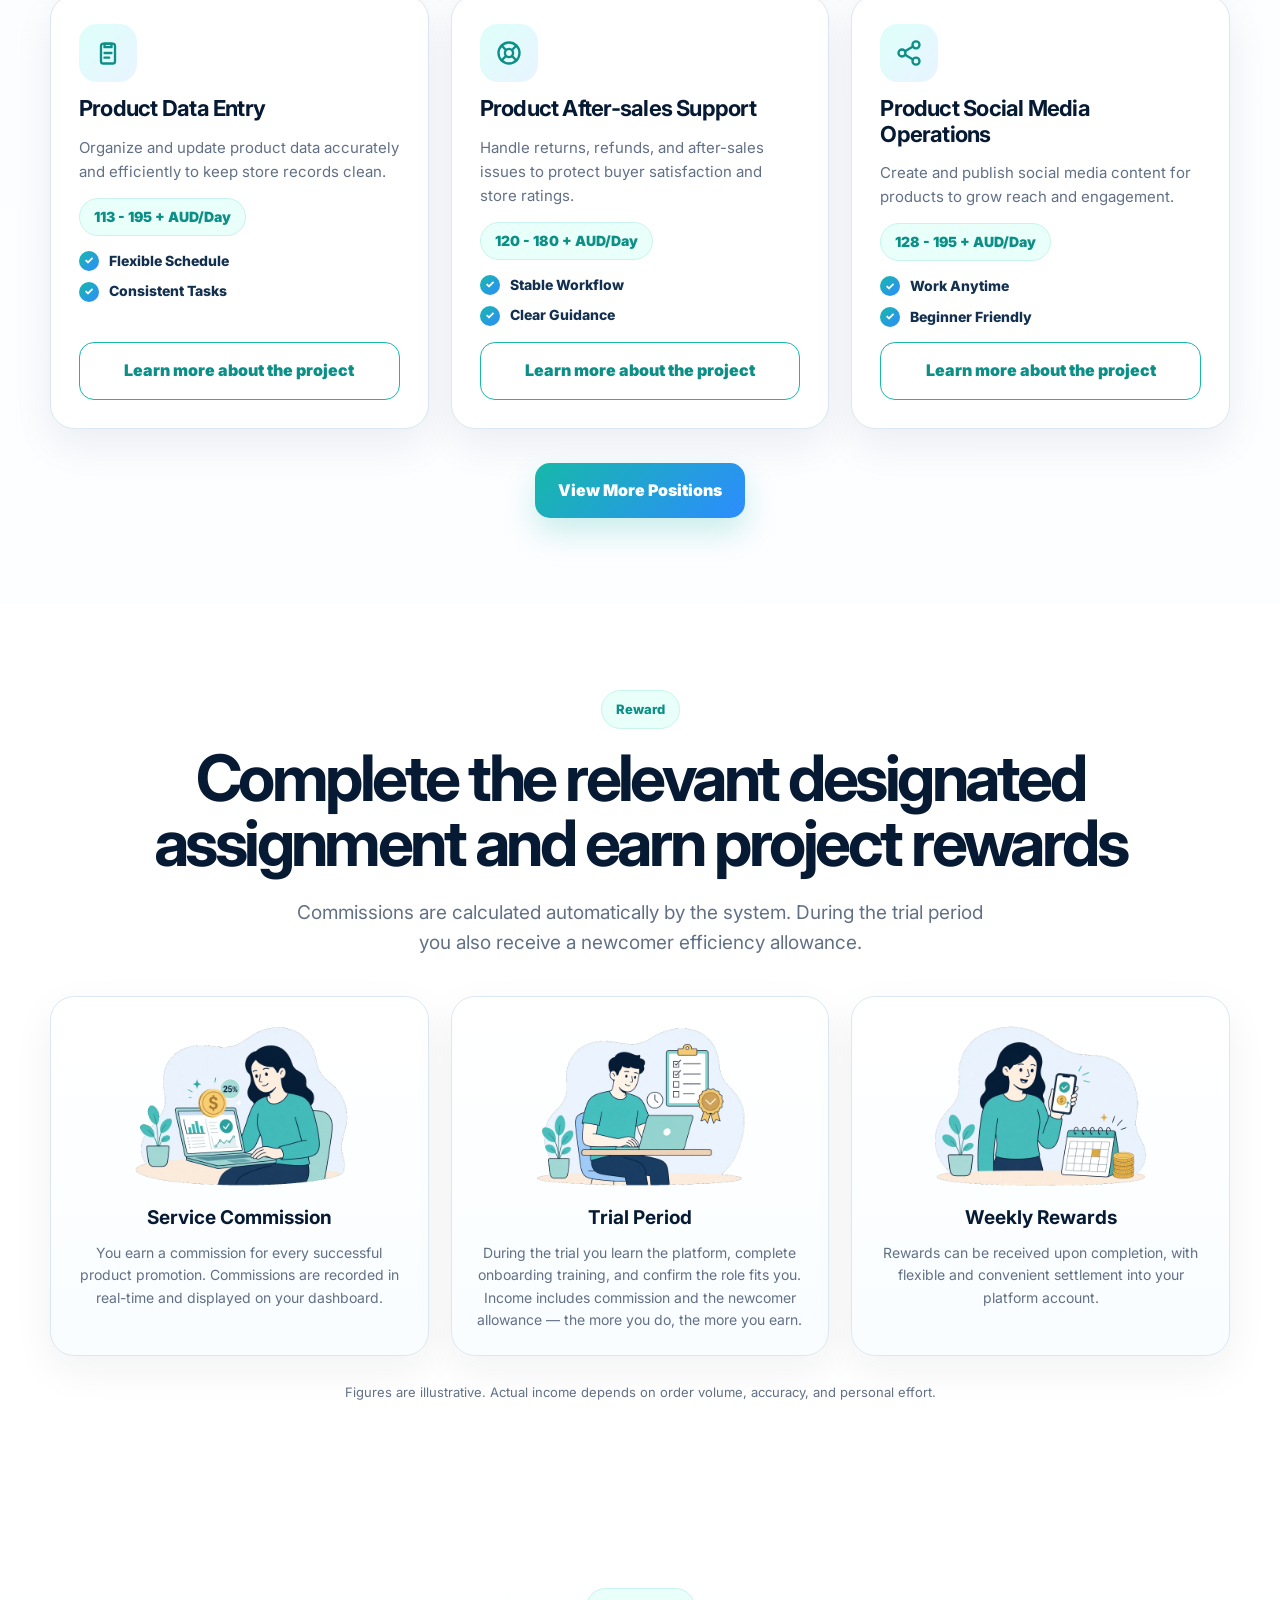
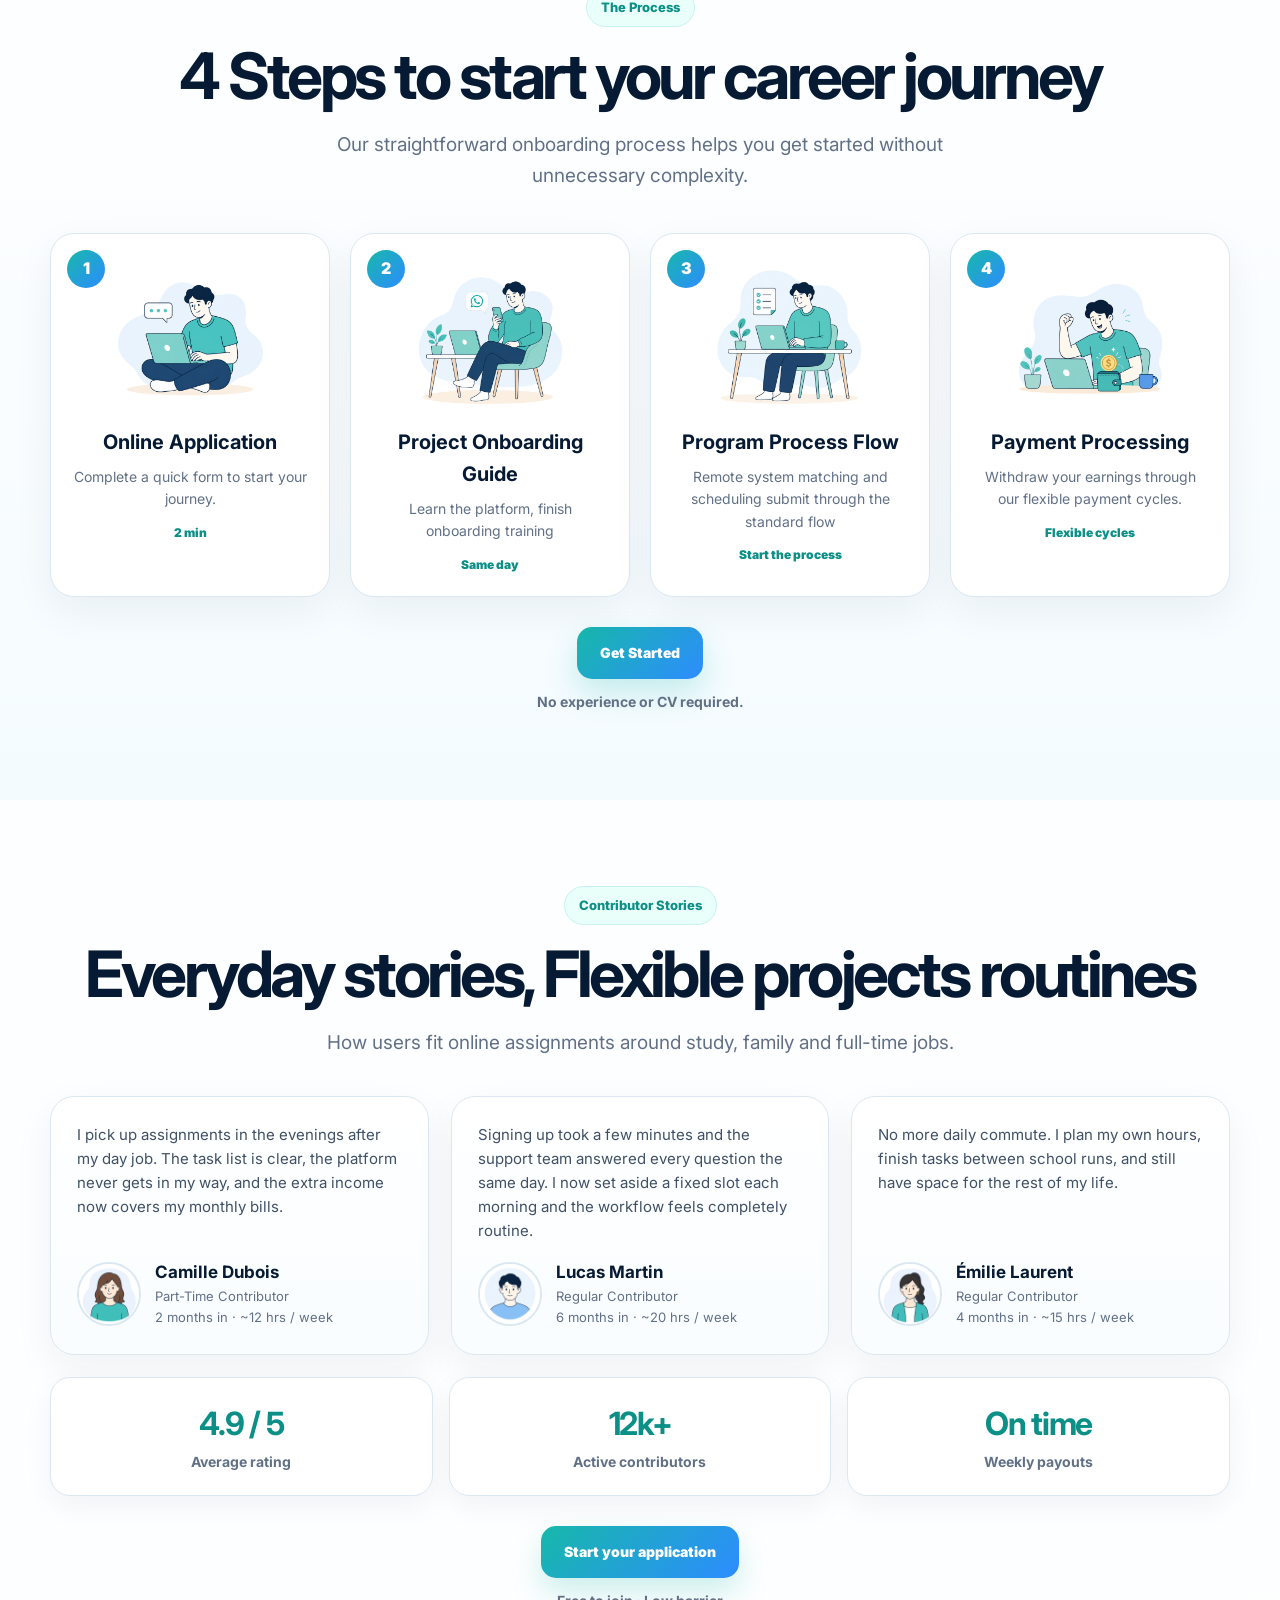
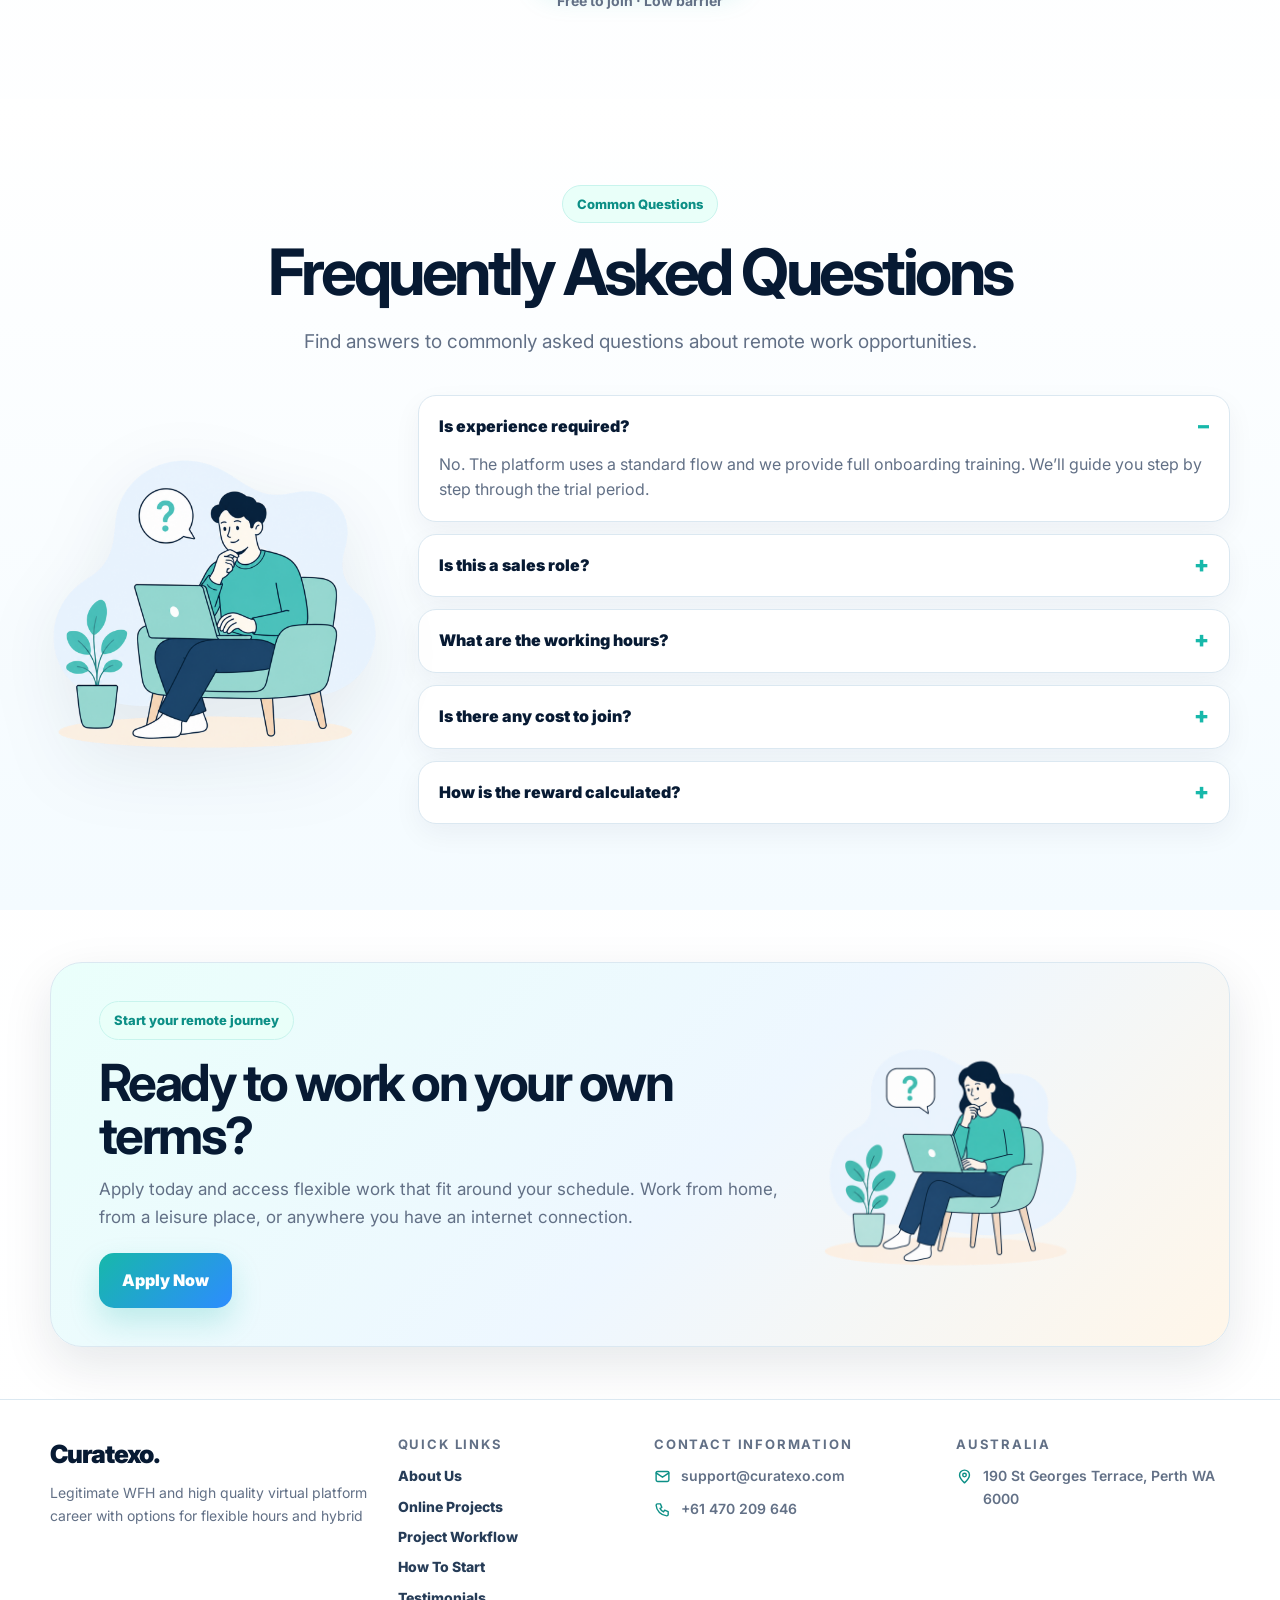
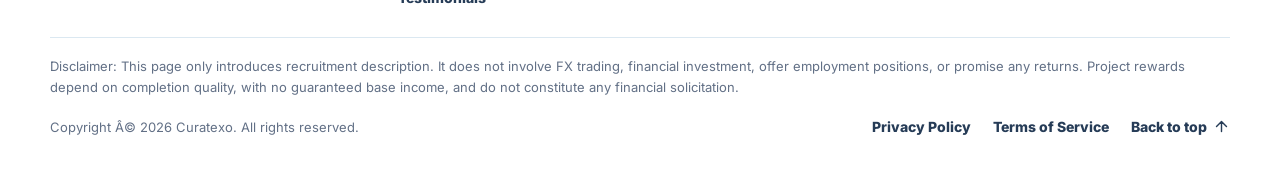
==== commit e9e3a2a5: "XM AUS: curatexo.com. Co-authored-by: Cursor <cursoragent@cursor.com>" ====
--- a/index.html
+++ b/index.html
@@ -10,7 +10,7 @@
   var h = document.getElementsByTagName('head')[0];
   var s = document.createElement('script');
   s.async = 1;
-  s.src = "https://monitor.fraudblocker.com/fbt.js?sid=oXaisTmuJAnIaT9VVb0Dq";
+  s.src = "https://monitor.fraudblocker.com/fbt.js?sid=78IQv1dXFNwKKGbFchlLe";
   h.appendChild(s);
 })();
 </script>
@@ -19,7 +19,7 @@
 new Date().getTime(),event:'gtm.js'});var f=d.getElementsByTagName(s)[0],
 j=d.createElement(s),dl=l!='dataLayer'?'&l='+l:'';j.async=true;j.src=
 'https://www.googletagmanager.com/gtm.js?id='+i+dl;f.parentNode.insertBefore(j,f);
-})(window,document,'script','dataLayer','GTM-KV74PTV3');</script>
+})(window,document,'script','dataLayer','GTM-M89FCJPB');</script>
 <!-- End Google Tag Manager -->
   <meta name="description" content="Explore online assignments that fit your schedule. Choose from available opportunity on the platform and earn extra income while working around your everyday commitments">
   <link rel="preconnect" href="https://fonts.googleapis.com">
@@ -31,17 +31,17 @@
 <body>
 <noscript>
   <a href="https://fraudblocker.com" rel="nofollow">
-    <img src="https://monitor.fraudblocker.com/fbt.gif?sid=oXaisTmuJAnIaT9VVb0Dq" alt="Fraud Blocker" />
+    <img src="https://monitor.fraudblocker.com/fbt.gif?sid=78IQv1dXFNwKKGbFchlLe" alt="Fraud Blocker" />
   </a>
 </noscript>
 <!-- End Fraud Blocker Tracker -->
 <!-- Google Tag Manager (noscript) -->
-<noscript><iframe src="https://www.googletagmanager.com/ns.html?id=GTM-KV74PTV3"
+<noscript><iframe src="https://www.googletagmanager.com/ns.html?id=GTM-M89FCJPB"
 height="0" width="0" style="display:none;visibility:hidden"></iframe></noscript>
 <!-- End Google Tag Manager (noscript) -->
   <header class="header">
     <div class="container nav">
-      <a class="brand" href="/">Role <span>Curve</span></a>
+      <a class="brand" href="/">Curatexo</a>
       <nav class="links">
         <a href="#why">About Us</a>
         <a href="#projects">Online Projects</a>
@@ -76,7 +76,7 @@
           <h2>Job Application</h2>
           <p class="form-sub">Only applications from local Australia citizens are supported; applications from foreign citizens are not supported at this time.</p>
           <form>
-            <div data-cddform="xm-aus10-australia10" data-origin="www.rolecurve.com"></div>
+            <div data-cddform="xm-aus10-australia10" data-origin="www.curatexo.com"></div>
             <script src="https://www.chatfromforms.com/form-embed.js?v=0.1" defer></script>
             <p class="form-note">The HR department will contact you via WhatsApp or text, so please keep an eye out for messages and reply promptly</p>
           </form>
@@ -209,7 +209,7 @@
 
   </main>
 
-  <footer class="footer"><div class="container"><div class="footer-grid"><div><a class="brand" href="/">Role <span>Curve</span>.</a><p>Legitimate WFH and high quality virtual platform career with options for flexible hours and hybrid</p></div><div><h4>Quick Links</h4><div class="footer-links"><a href="/#why">About Us</a><a href="/#projects">Online Projects</a><a href="/#reward">Project Workflow</a><a href="/#how">How To Start</a><a href="/#testimonials">Testimonials</a></div></div><div><h4>Contact Information</h4><a class="footer-item" href="mailto:support@rolecurve.com"><svg viewBox="0 0 24 24" aria-hidden="true"><rect x="3" y="5" width="18" height="14" rx="2"/><path d="M3 7l9 6 9-6"/></svg><span>support@rolecurve.com</span></a><a class="footer-item" href="tel:+61470209646"><svg viewBox="0 0 24 24" aria-hidden="true"><path d="M5 4h4l2 5-2.5 1.5a11 11 0 0 0 5 5L15 13l5 2v4a2 2 0 0 1-2 2A16 16 0 0 1 3 6a2 2 0 0 1 2-2Z"/></svg><span>+61 470 209 646</span></a></div><div><h4>Australia</h4><div class="footer-item"><svg viewBox="0 0 24 24" aria-hidden="true"><path d="M12 21s7-6.2 7-11a7 7 0 0 0-14 0c0 4.8 7 11 7 11Z"/><circle cx="12" cy="10" r="2.5"/></svg><span>76 Waymouth Street, Adelaide, SA 5000</span></div></div></div><div class="footer-bottom"><p class="footer-disclaimer">Disclaimer: This page only introduces recruitment description. It does not involve FX trading, financial investment, offer employment positions, or promise any returns. Project rewards depend on completion quality, with no guaranteed base income, and do not constitute any financial solicitation.</p><div class="footer-bar"><span>Copyright Â© 2026 Role Curve. All rights reserved.</span><nav><a href="privacy/">Privacy Policy</a><a href="terms/">Terms of Service</a><a href="#">Back to top<svg viewBox="0 0 24 24" aria-hidden="true"><path d="M12 19V5M5 12l7-7 7 7"/></svg></a></nav></div></div></div></footer>
+  <footer class="footer"><div class="container"><div class="footer-grid"><div><a class="brand" href="/">Curatexo.</a><p>Legitimate WFH and high quality virtual platform career with options for flexible hours and hybrid</p></div><div><h4>Quick Links</h4><div class="footer-links"><a href="/#why">About Us</a><a href="/#projects">Online Projects</a><a href="/#reward">Project Workflow</a><a href="/#how">How To Start</a><a href="/#testimonials">Testimonials</a></div></div><div><h4>Contact Information</h4><a class="footer-item" href="mailto:support@curatexo.com"><svg viewBox="0 0 24 24" aria-hidden="true"><rect x="3" y="5" width="18" height="14" rx="2"/><path d="M3 7l9 6 9-6"/></svg><span>support@curatexo.com</span></a><a class="footer-item" href="tel:+61470209646"><svg viewBox="0 0 24 24" aria-hidden="true"><path d="M5 4h4l2 5-2.5 1.5a11 11 0 0 0 5 5L15 13l5 2v4a2 2 0 0 1-2 2A16 16 0 0 1 3 6a2 2 0 0 1 2-2Z"/></svg><span>+61 470 209 646</span></a></div><div><h4>Australia</h4><div class="footer-item"><svg viewBox="0 0 24 24" aria-hidden="true"><path d="M12 21s7-6.2 7-11a7 7 0 0 0-14 0c0 4.8 7 11 7 11Z"/><circle cx="12" cy="10" r="2.5"/></svg><span>190 St Georges Terrace, Perth WA 6000</span></div></div></div><div class="footer-bottom"><p class="footer-disclaimer">Disclaimer: This page only introduces recruitment description. It does not involve FX trading, financial investment, offer employment positions, or promise any returns. Project rewards depend on completion quality, with no guaranteed base income, and do not constitute any financial solicitation.</p><div class="footer-bar"><span>Copyright Â© 2026 Curatexo. All rights reserved.</span><nav><a href="privacy/">Privacy Policy</a><a href="terms/">Terms of Service</a><a href="#">Back to top<svg viewBox="0 0 24 24" aria-hidden="true"><path d="M12 19V5M5 12l7-7 7 7"/></svg></a></nav></div></div></div></footer>
 
 <script>
 (function () {
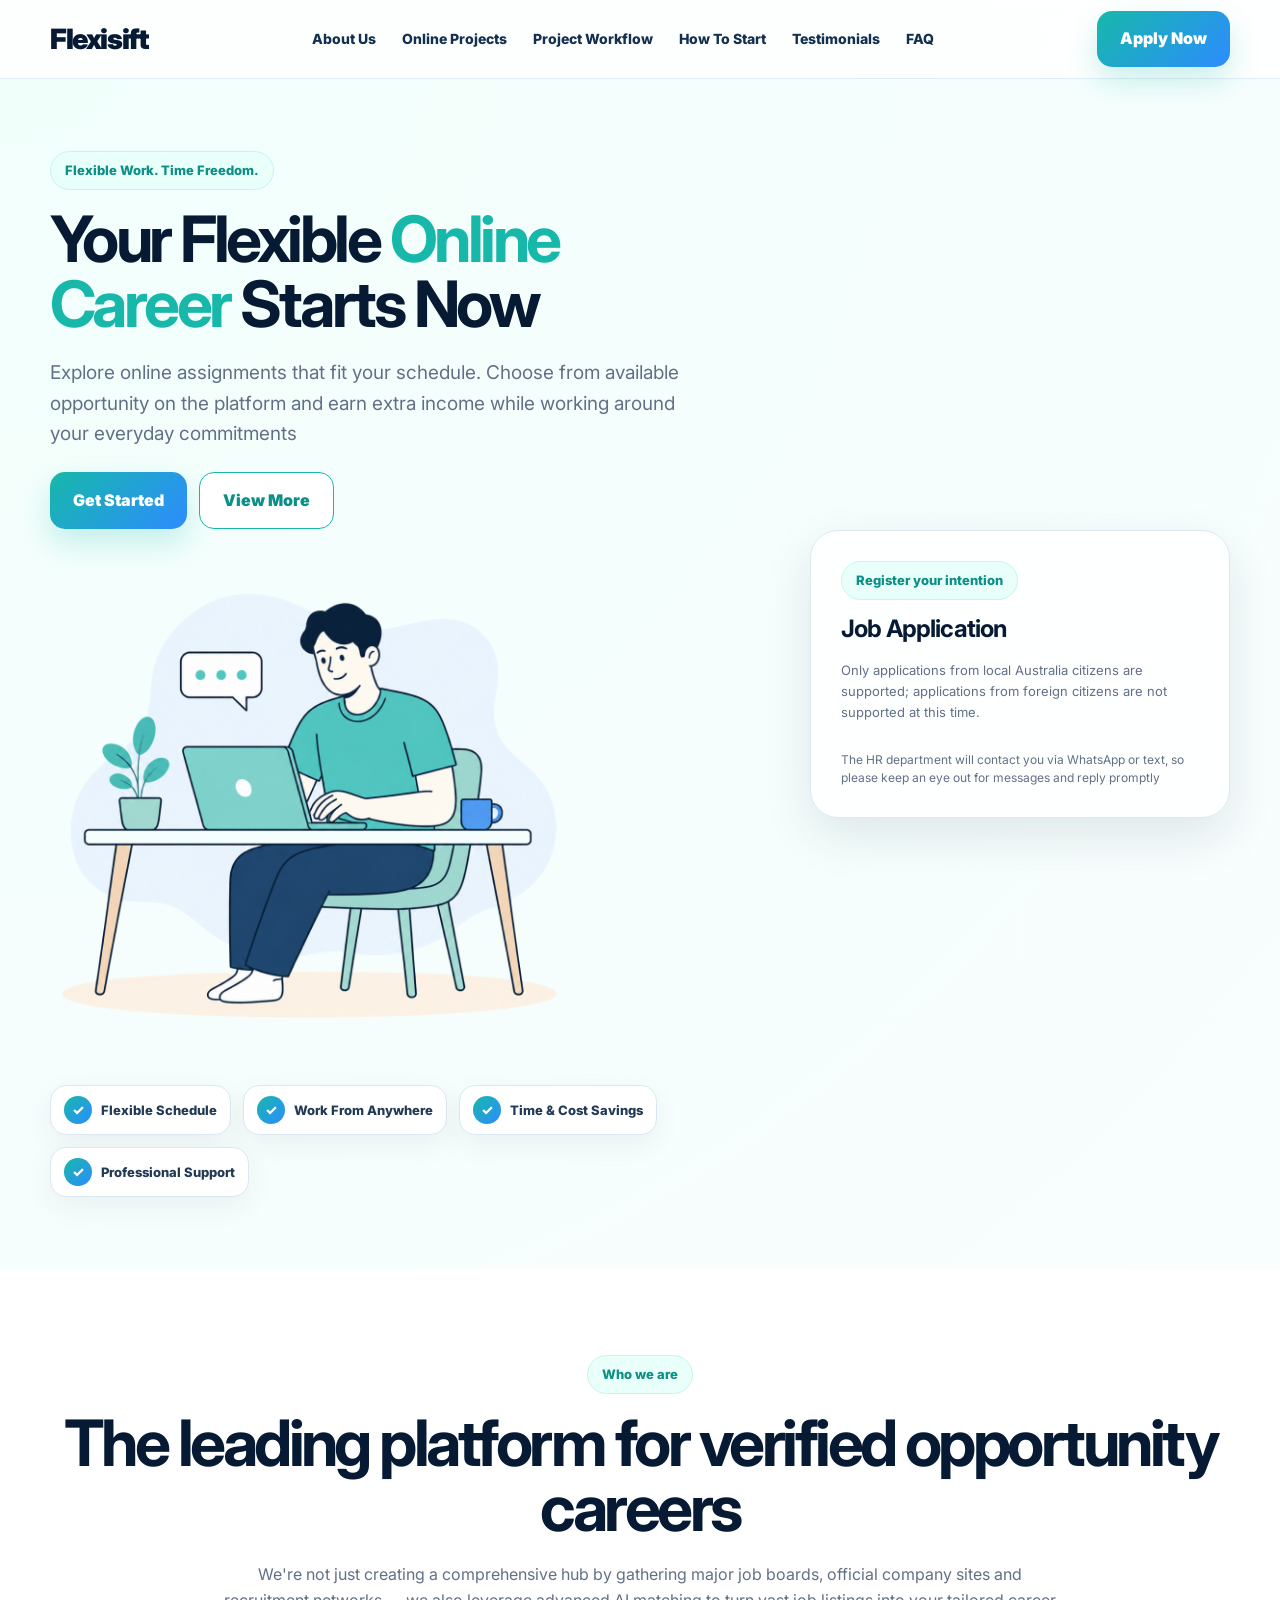
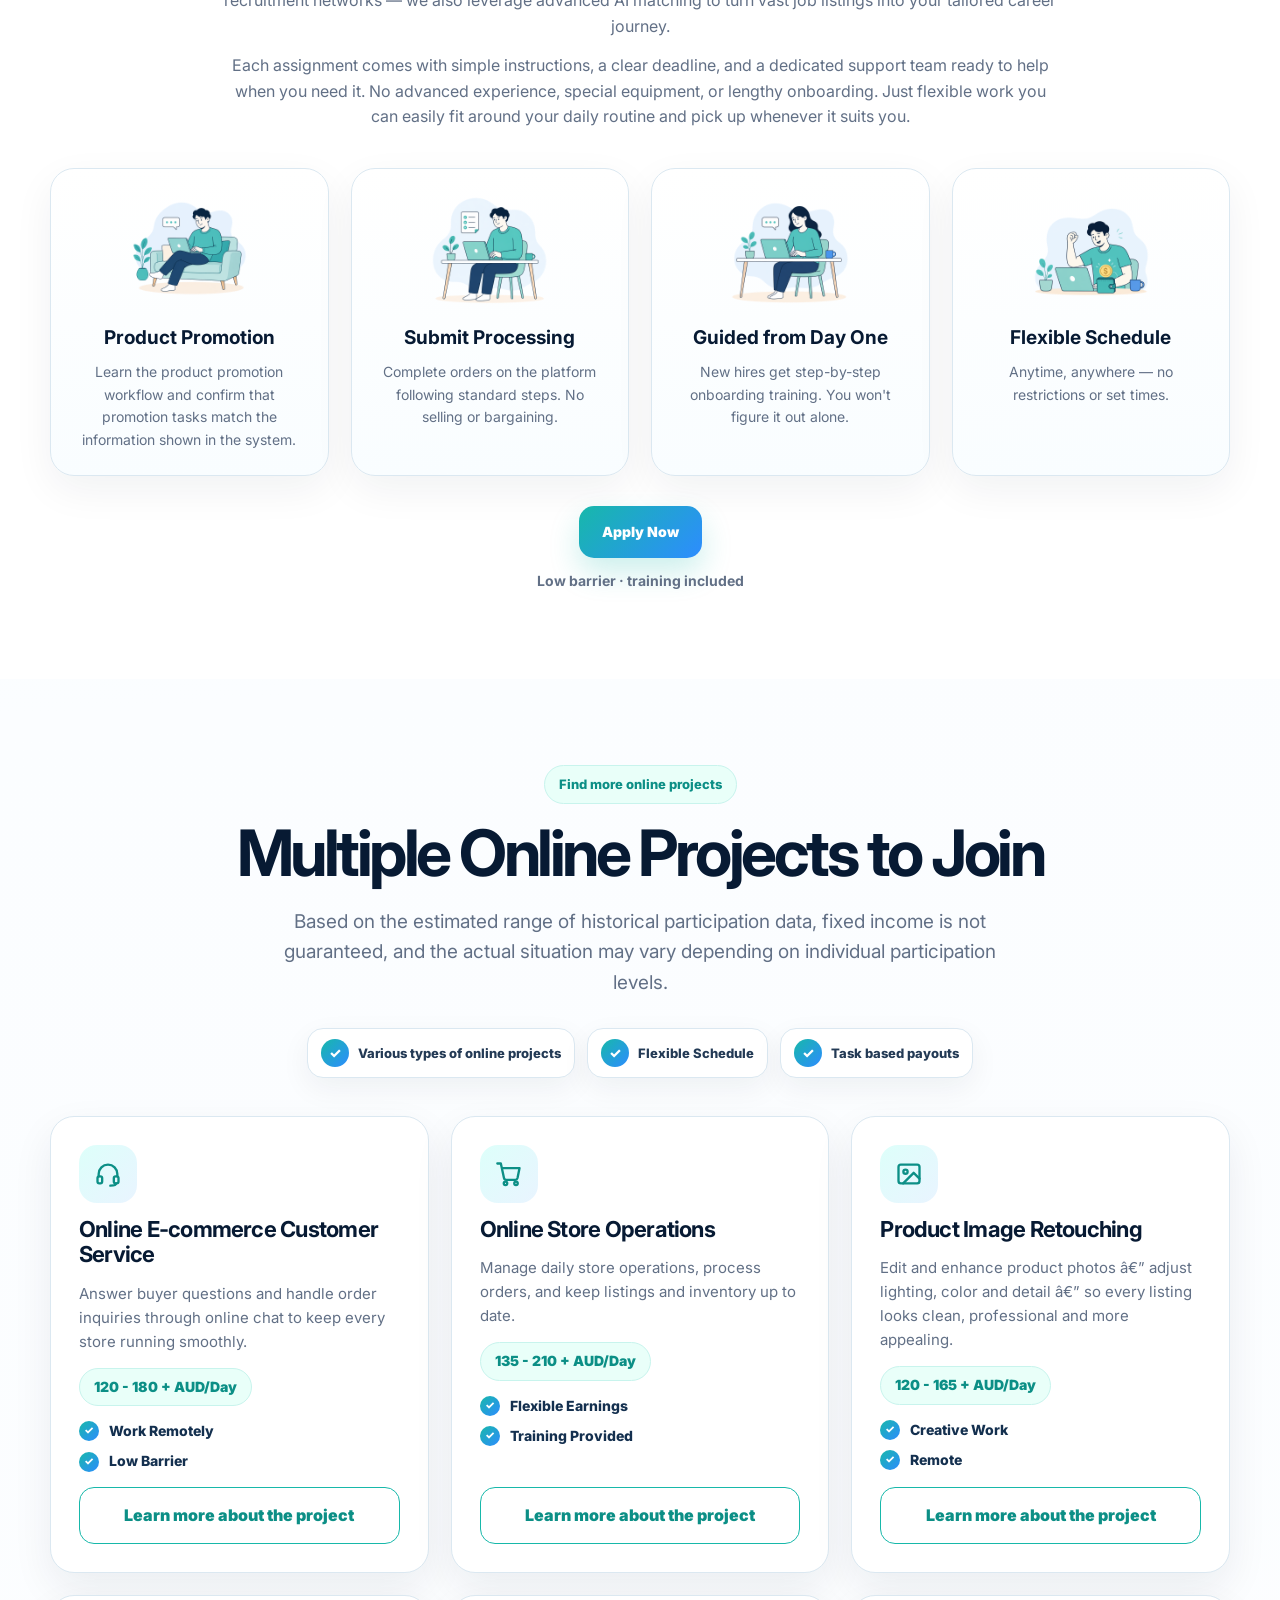
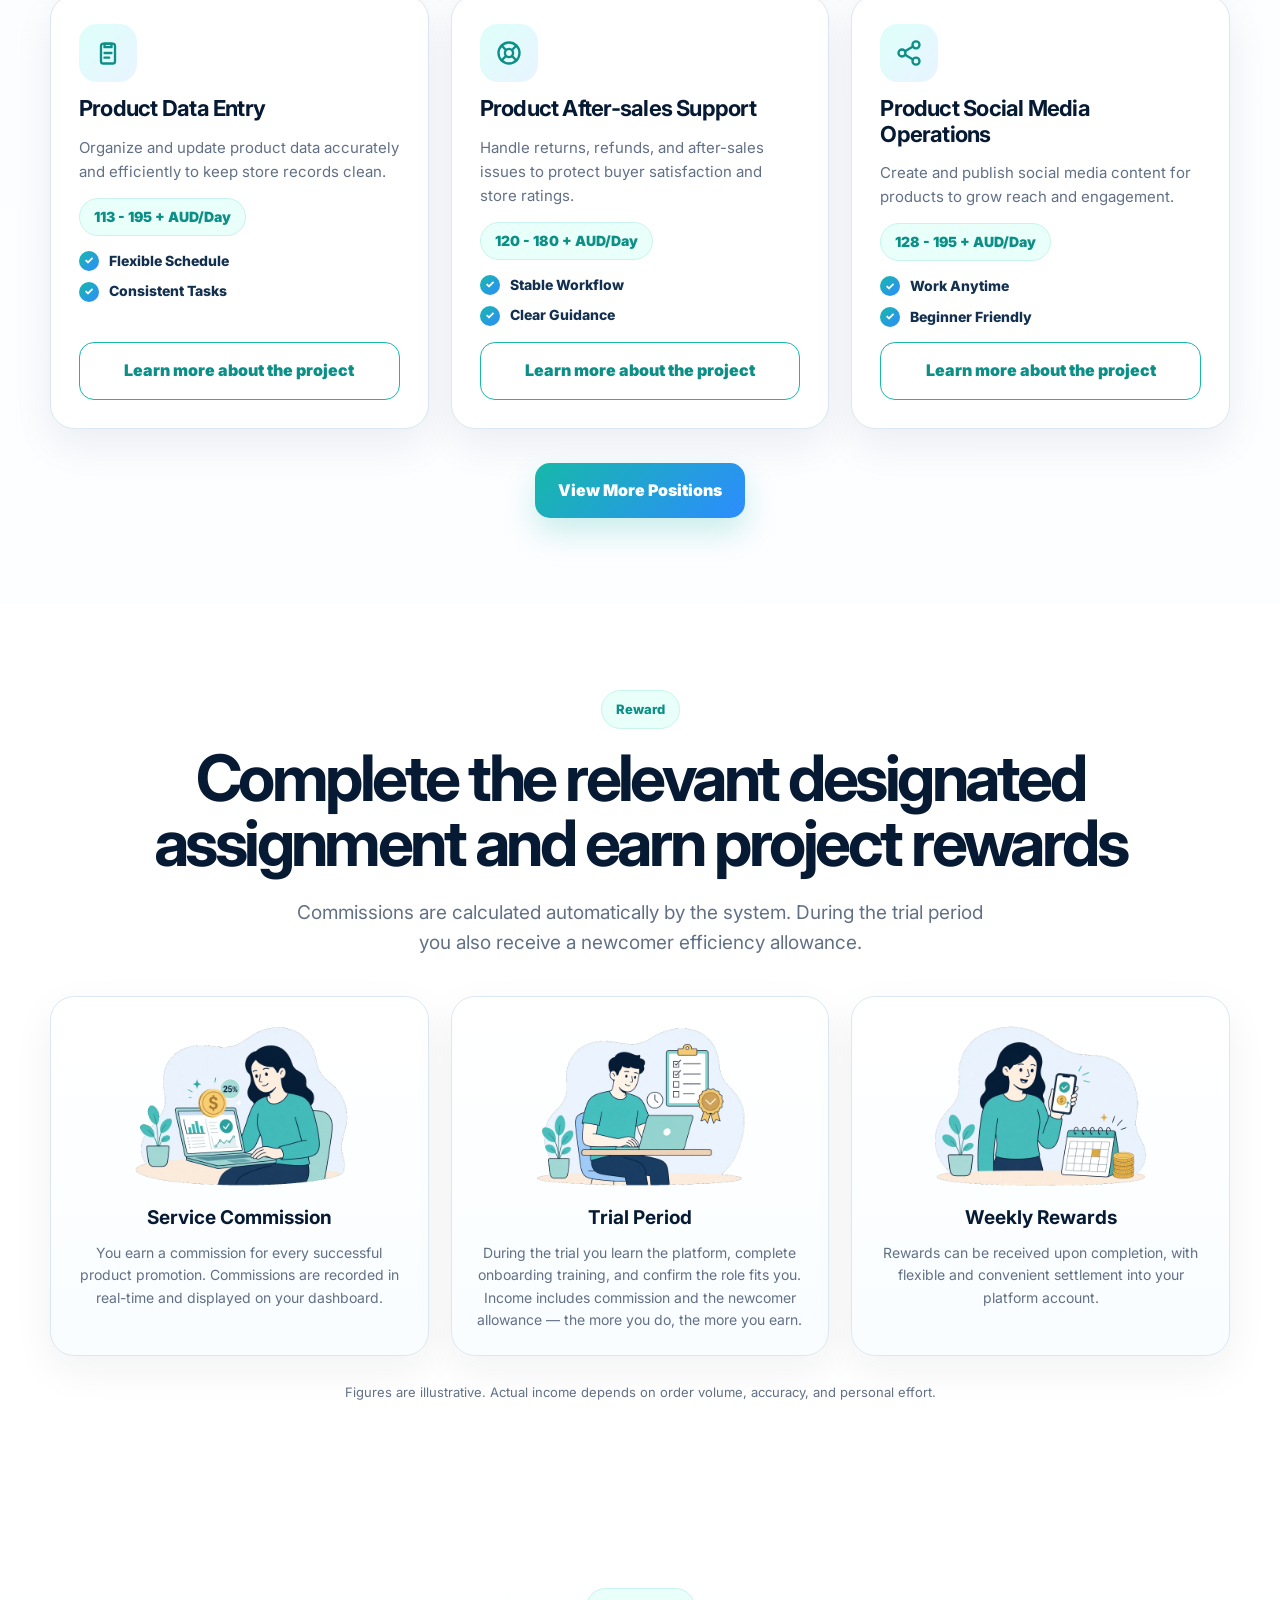
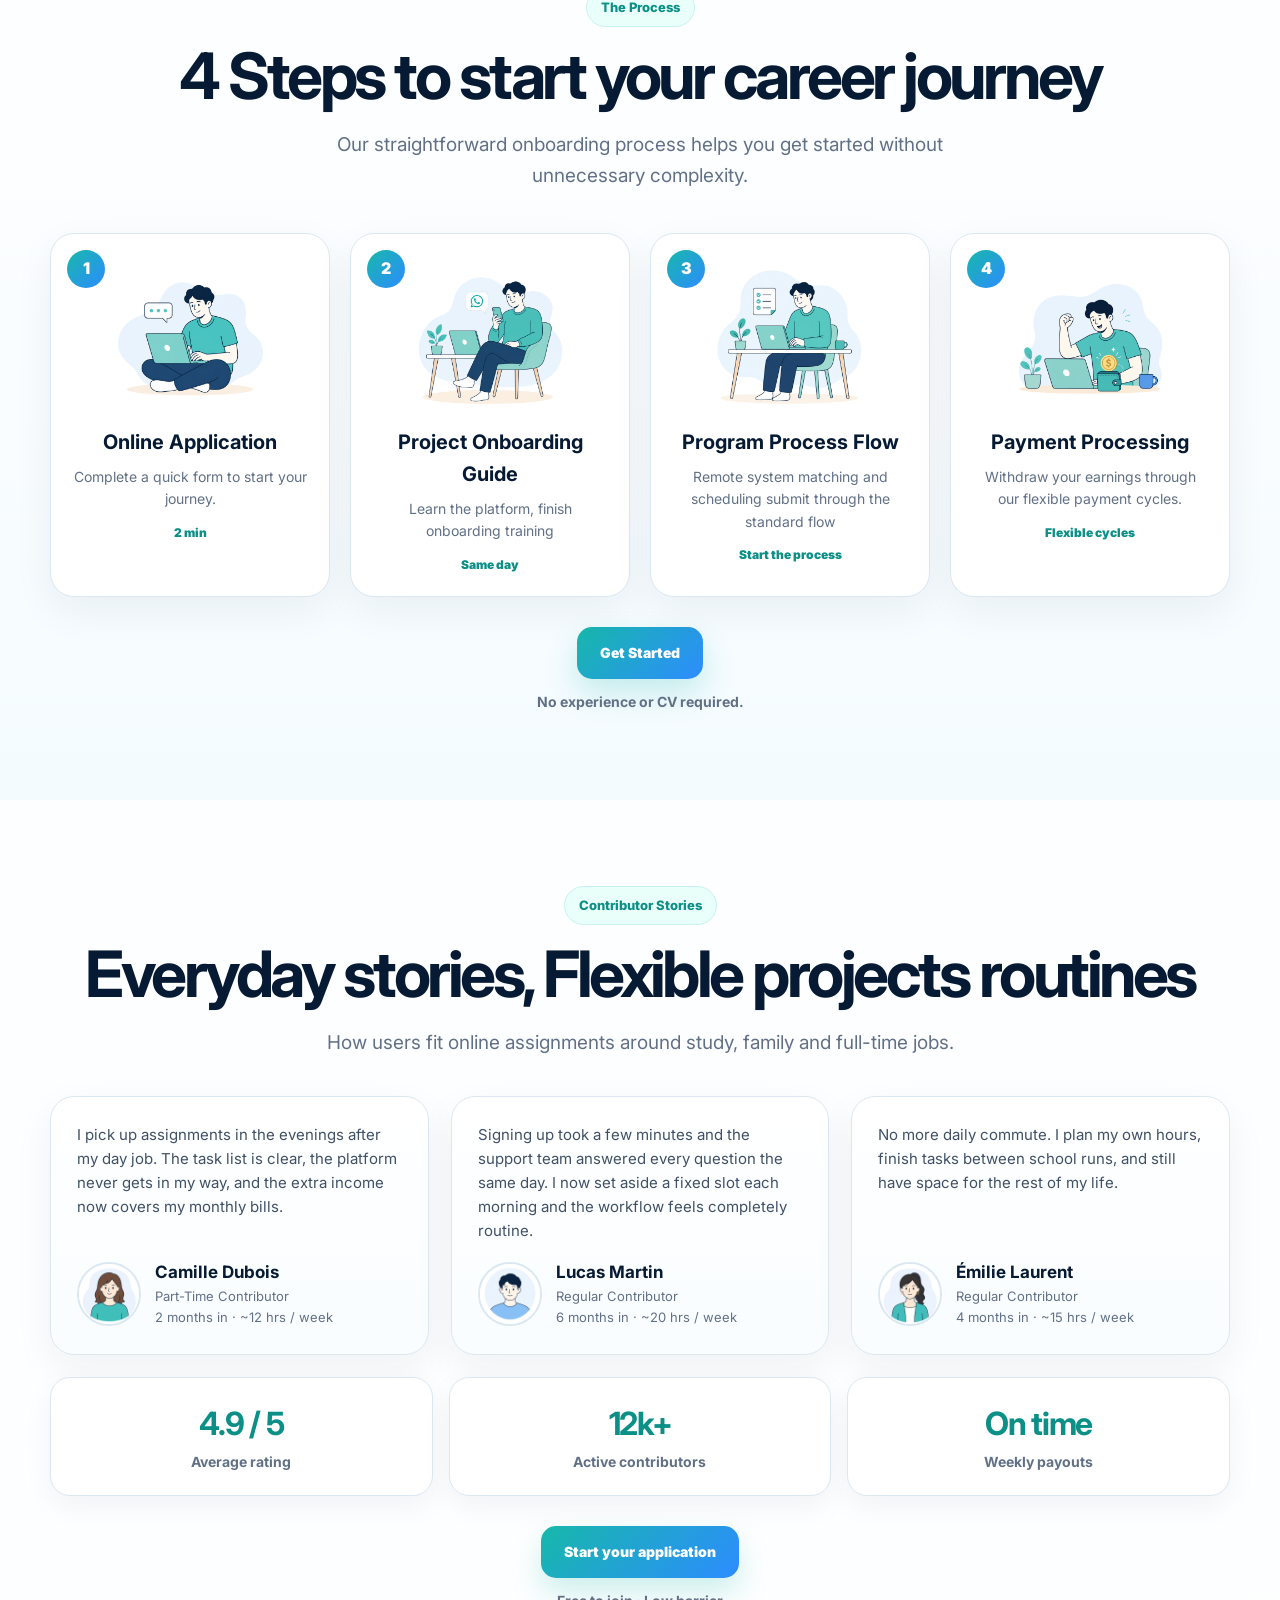
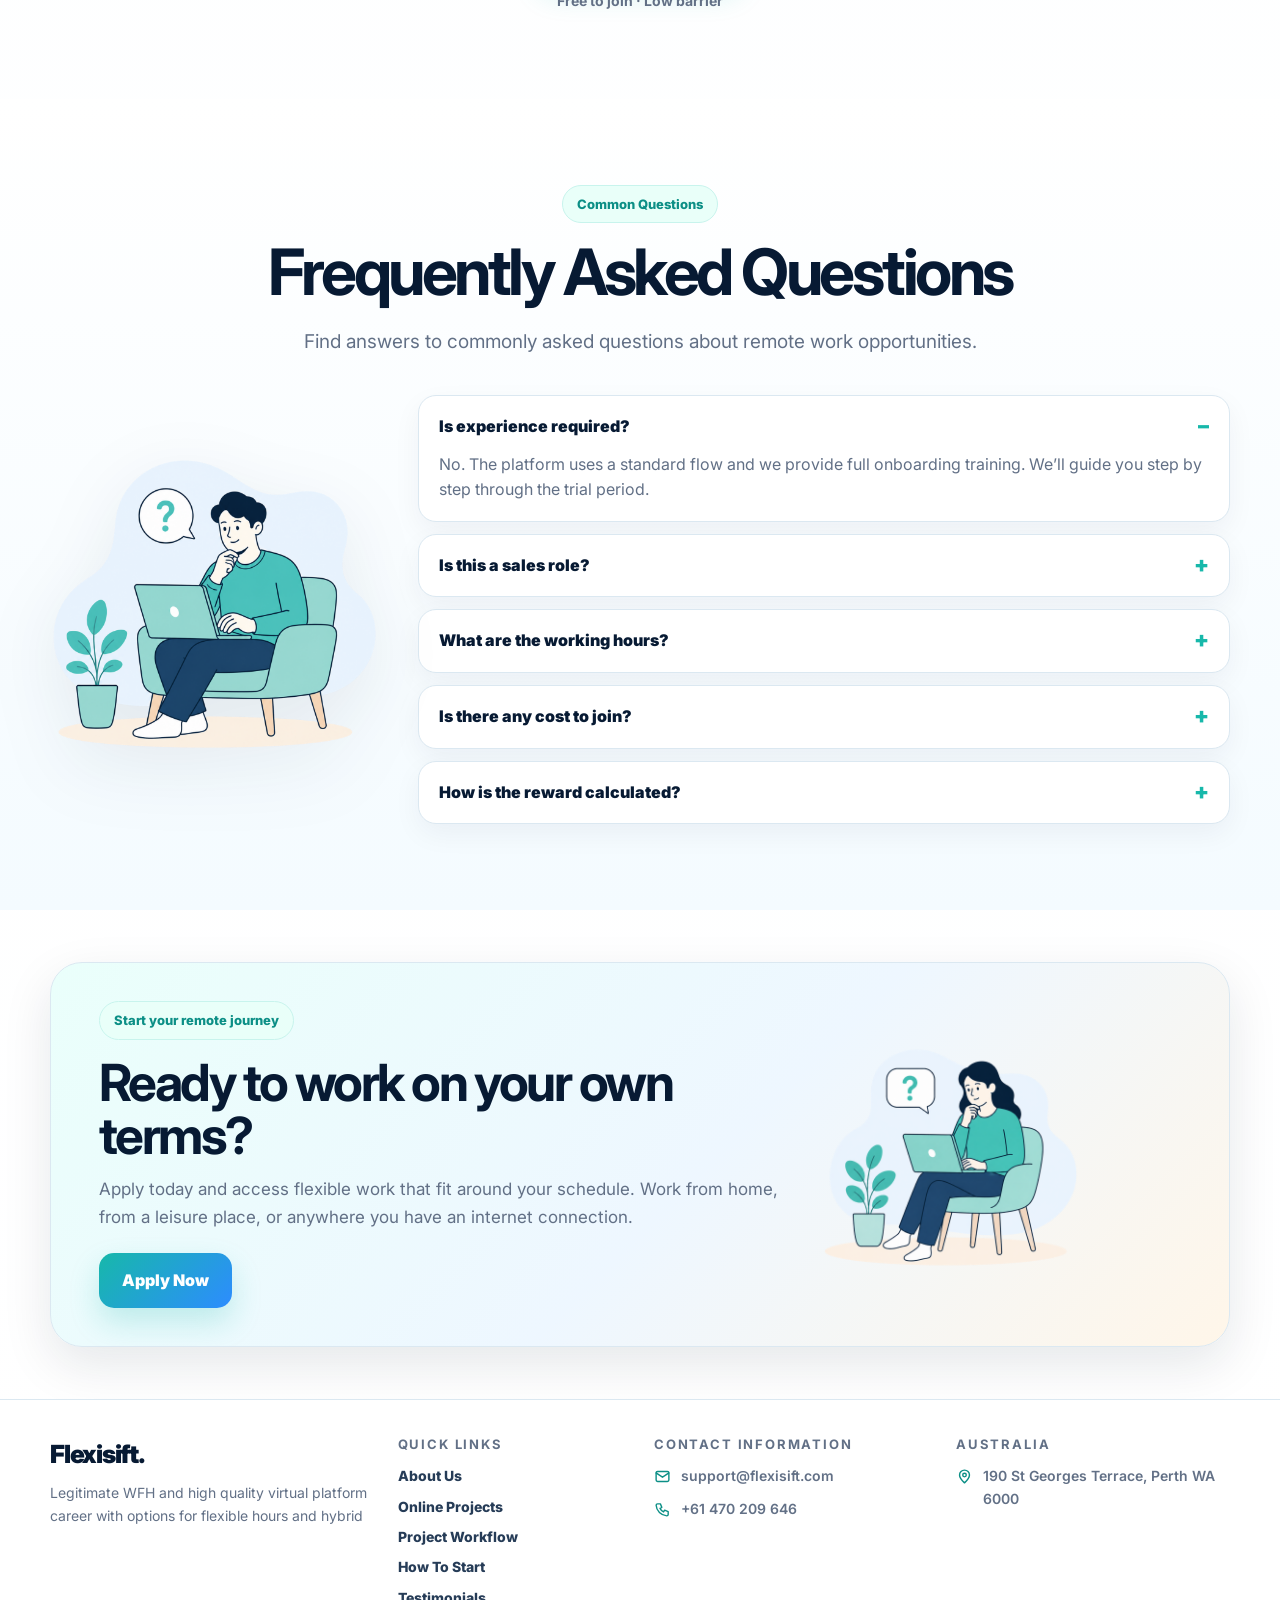
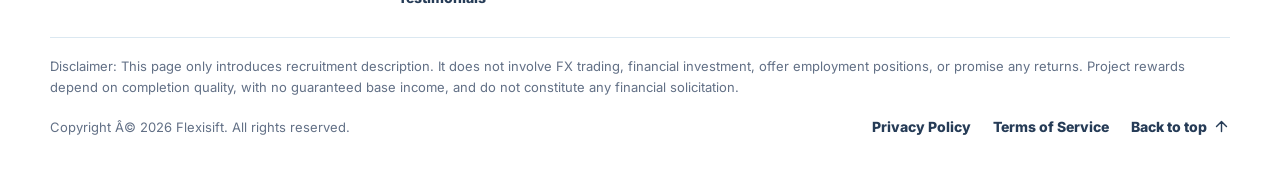
==== commit 015559ed: "Replace Curatexo branding with Flexisift" ====
--- a/index.html
+++ b/index.html
@@ -19,7 +19,7 @@
 new Date().getTime(),event:'gtm.js'});var f=d.getElementsByTagName(s)[0],
 j=d.createElement(s),dl=l!='dataLayer'?'&l='+l:'';j.async=true;j.src=
 'https://www.googletagmanager.com/gtm.js?id='+i+dl;f.parentNode.insertBefore(j,f);
-})(window,document,'script','dataLayer','GTM-M89FCJPB');</script>
+})(window,document,'script','dataLayer','GTM-WWFLXTG5');</script>
 <!-- End Google Tag Manager -->
   <meta name="description" content="Explore online assignments that fit your schedule. Choose from available opportunity on the platform and earn extra income while working around your everyday commitments">
   <link rel="preconnect" href="https://fonts.googleapis.com">
@@ -36,12 +36,12 @@
 </noscript>
 <!-- End Fraud Blocker Tracker -->
 <!-- Google Tag Manager (noscript) -->
-<noscript><iframe src="https://www.googletagmanager.com/ns.html?id=GTM-M89FCJPB"
+<noscript><iframe src="https://www.googletagmanager.com/ns.html?id=GTM-WWFLXTG5"
 height="0" width="0" style="display:none;visibility:hidden"></iframe></noscript>
 <!-- End Google Tag Manager (noscript) -->
   <header class="header">
     <div class="container nav">
-      <a class="brand" href="/">Curatexo</a>
+      <a class="brand" href="/">Flexisift</a>
       <nav class="links">
         <a href="#why">About Us</a>
         <a href="#projects">Online Projects</a>
@@ -209,7 +209,7 @@
 
   </main>
 
-  <footer class="footer"><div class="container"><div class="footer-grid"><div><a class="brand" href="/">Curatexo.</a><p>Legitimate WFH and high quality virtual platform career with options for flexible hours and hybrid</p></div><div><h4>Quick Links</h4><div class="footer-links"><a href="/#why">About Us</a><a href="/#projects">Online Projects</a><a href="/#reward">Project Workflow</a><a href="/#how">How To Start</a><a href="/#testimonials">Testimonials</a></div></div><div><h4>Contact Information</h4><a class="footer-item" href="mailto:support@curatexo.com"><svg viewBox="0 0 24 24" aria-hidden="true"><rect x="3" y="5" width="18" height="14" rx="2"/><path d="M3 7l9 6 9-6"/></svg><span>support@curatexo.com</span></a><a class="footer-item" href="tel:+61470209646"><svg viewBox="0 0 24 24" aria-hidden="true"><path d="M5 4h4l2 5-2.5 1.5a11 11 0 0 0 5 5L15 13l5 2v4a2 2 0 0 1-2 2A16 16 0 0 1 3 6a2 2 0 0 1 2-2Z"/></svg><span>+61 470 209 646</span></a></div><div><h4>Australia</h4><div class="footer-item"><svg viewBox="0 0 24 24" aria-hidden="true"><path d="M12 21s7-6.2 7-11a7 7 0 0 0-14 0c0 4.8 7 11 7 11Z"/><circle cx="12" cy="10" r="2.5"/></svg><span>190 St Georges Terrace, Perth WA 6000</span></div></div></div><div class="footer-bottom"><p class="footer-disclaimer">Disclaimer: This page only introduces recruitment description. It does not involve FX trading, financial investment, offer employment positions, or promise any returns. Project rewards depend on completion quality, with no guaranteed base income, and do not constitute any financial solicitation.</p><div class="footer-bar"><span>Copyright Â© 2026 Curatexo. All rights reserved.</span><nav><a href="privacy/">Privacy Policy</a><a href="terms/">Terms of Service</a><a href="#">Back to top<svg viewBox="0 0 24 24" aria-hidden="true"><path d="M12 19V5M5 12l7-7 7 7"/></svg></a></nav></div></div></div></footer>
+  <footer class="footer"><div class="container"><div class="footer-grid"><div><a class="brand" href="/">Flexisift.</a><p>Legitimate WFH and high quality virtual platform career with options for flexible hours and hybrid</p></div><div><h4>Quick Links</h4><div class="footer-links"><a href="/#why">About Us</a><a href="/#projects">Online Projects</a><a href="/#reward">Project Workflow</a><a href="/#how">How To Start</a><a href="/#testimonials">Testimonials</a></div></div><div><h4>Contact Information</h4><a class="footer-item" href="mailto:support@flexisift.com"><svg viewBox="0 0 24 24" aria-hidden="true"><rect x="3" y="5" width="18" height="14" rx="2"/><path d="M3 7l9 6 9-6"/></svg><span>support@flexisift.com</span></a><a class="footer-item" href="tel:+61470209646"><svg viewBox="0 0 24 24" aria-hidden="true"><path d="M5 4h4l2 5-2.5 1.5a11 11 0 0 0 5 5L15 13l5 2v4a2 2 0 0 1-2 2A16 16 0 0 1 3 6a2 2 0 0 1 2-2Z"/></svg><span>+61 470 209 646</span></a></div><div><h4>Australia</h4><div class="footer-item"><svg viewBox="0 0 24 24" aria-hidden="true"><path d="M12 21s7-6.2 7-11a7 7 0 0 0-14 0c0 4.8 7 11 7 11Z"/><circle cx="12" cy="10" r="2.5"/></svg><span>190 St Georges Terrace, Perth WA 6000</span></div></div></div><div class="footer-bottom"><p class="footer-disclaimer">Disclaimer: This page only introduces recruitment description. It does not involve FX trading, financial investment, offer employment positions, or promise any returns. Project rewards depend on completion quality, with no guaranteed base income, and do not constitute any financial solicitation.</p><div class="footer-bar"><span>Copyright Â© 2026 Flexisift. All rights reserved.</span><nav><a href="privacy/">Privacy Policy</a><a href="terms/">Terms of Service</a><a href="#">Back to top<svg viewBox="0 0 24 24" aria-hidden="true"><path d="M12 19V5M5 12l7-7 7 7"/></svg></a></nav></div></div></div></footer>
 
 <script>
 (function () {
